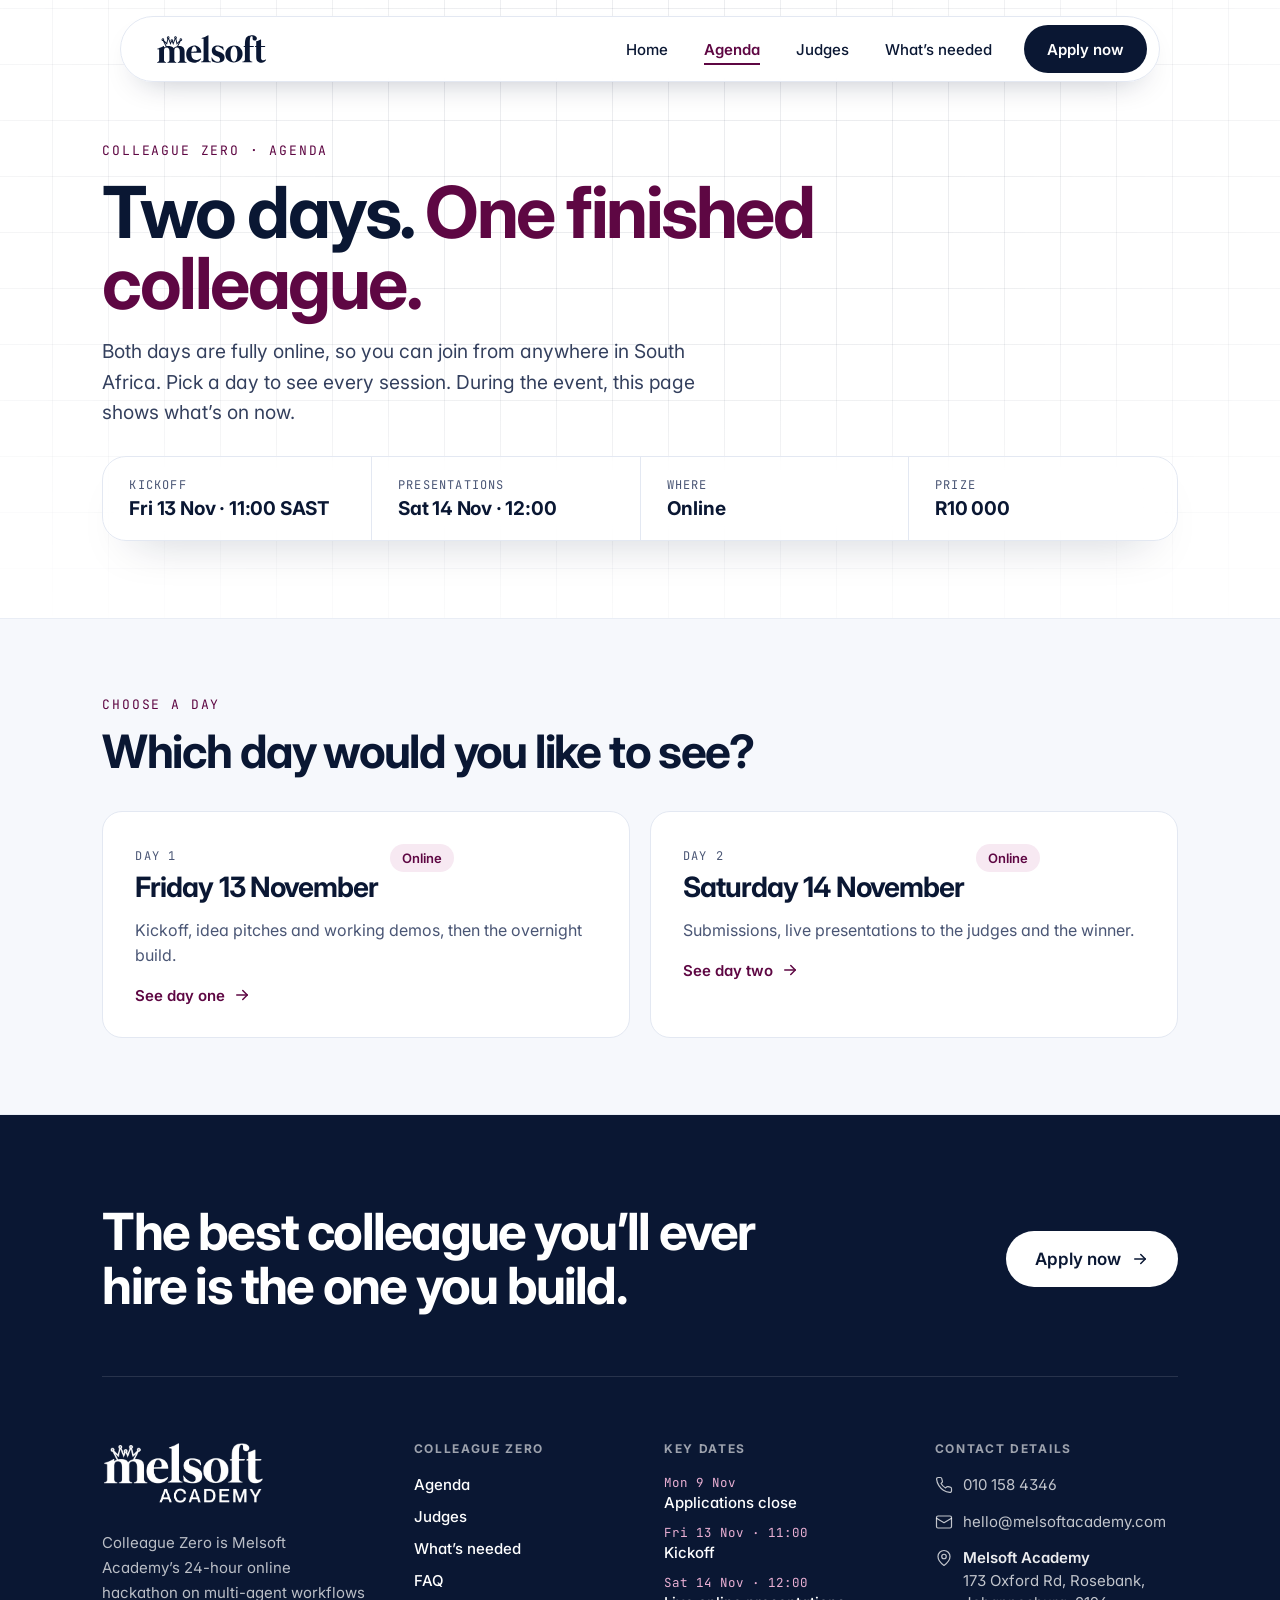
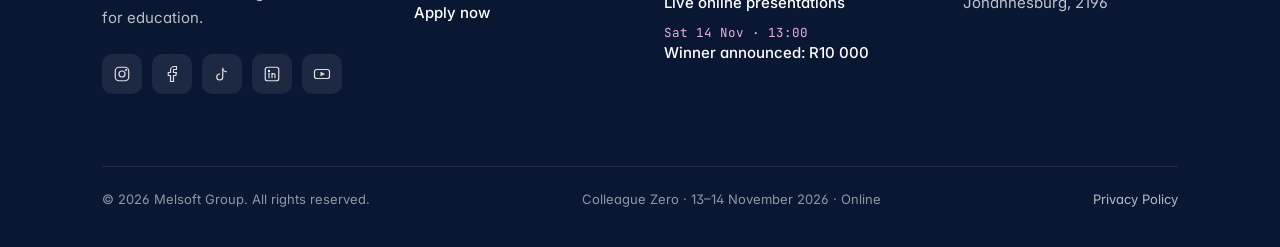
==== agenda.html @ e5d96bf4 "Move Home from the phone tab bar to the desktop navbar The phone tab bar now has Agenda, Judges and " ====
<!DOCTYPE html>
<html lang="en">
<head>
<meta charset="utf-8">
<meta name="viewport" content="width=device-width, initial-scale=1, viewport-fit=cover">
<title>Agenda · Colleague Zero</title>
<meta name="description" content="The two-day agenda for Colleague Zero, Melsoft Academy's 24-hour online hackathon on multi-agent workflows, 13–14 November 2026.">
<link rel="canonical" href="https://hackathon-26.melsoft.org/agenda.html">
<meta property="og:type" content="website">
<meta property="og:title" content="Agenda · Colleague Zero">
<meta property="og:description" content="Two days, fully online. Kickoff Friday 13 November at 11:00 SAST.">
<meta property="og:image" content="https://hackathon-26.melsoft.org/og.png">
<link rel="icon" type="image/webp" href="Icon-40.webp">
<link rel="preconnect" href="https://fonts.googleapis.com">
<link rel="preconnect" href="https://fonts.gstatic.com" crossorigin>
<link rel="stylesheet" href="https://fonts.googleapis.com/css2?family=Inter:wght@400;500;600;700;800&family=JetBrains+Mono:wght@400;500&display=swap">
<link rel="stylesheet" href="site.css?v=20261106f">
<script src="site.js?v=20261106f" defer></script>
<style>
  /* ── Choose a day ───────────────────────────────────────────────────── */

  .daypick { display: grid; grid-template-columns: repeat(auto-fit, minmax(min(340px, 100%), 1fr)); gap: 20px; }

  .daycard {
    appearance: none; cursor: pointer; font: inherit; text-align: left; color: #0a1733;
    display: flex; flex-direction: column; gap: 14px; width: 100%; padding: 32px;
  }

  .daycard .top { display: flex; justify-content: space-between; align-items: flex-start; gap: 12px; flex-wrap: wrap; }
  .daycard .label { font-size: 12px; color: #4a5675; letter-spacing: .1em; text-transform: uppercase; }
  .daycard h3 { margin: 6px 0 0; font-size: 28px; }
  .daycard p { margin: 0; font-size: 16px; line-height: 1.55; color: #4a5675; }
  .daycard .go { display: inline-flex; align-items: center; gap: 8px; margin-top: 4px; font-size: 15px; font-weight: 600; color: #5e0743; }

  /* ── The day on screen ──────────────────────────────────────────────── */

  .chosen-wrap { position: sticky; top: 96px; z-index: 40; padding: 0 0 16px; }

  .chosen {
    display: flex; align-items: center; justify-content: space-between; gap: 12px;
    background: #0a1733; color: #ffffff; border-radius: 20px; padding: 14px 14px 14px 24px;
  }

  .chosen-label { display: block; font-size: 12px; letter-spacing: .12em; text-transform: uppercase; color: #eab0d4; }
  .chosen-date { display: block; margin-top: 3px; font-size: 18px; font-weight: 700; letter-spacing: -.02em; }

  .swap { cursor: pointer; min-height: 44px; padding: 0 18px; font-size: 15px; }
  .swap svg { flex: none; }

  .notice {
    display: flex; align-items: center; flex-wrap: wrap; gap: 8px 12px; margin: 0 0 28px;
    padding: 14px 18px; border-radius: 16px; background: #ffffff; border: 1px solid #e3e8f2;
    font-size: 15px; line-height: 1.5; color: #34405e;
  }

  .notice strong { color: #0a1733; }
  .notice .chip { background: #5e0743; color: #ffffff; }
  .notice a { margin-left: auto; font-weight: 600; }

  .day-layout { display: grid; grid-template-columns: minmax(0, 340px) minmax(0, 1fr); gap: clamp(32px, 5vw, 80px); align-items: start; }
  @media (max-width: 1000px) { .day-layout { grid-template-columns: 1fr; gap: 28px; } }

  .day-aside { display: flex; flex-direction: column; gap: 16px; }
  .day-aside h2 { margin: 0; font-size: clamp(28px, 3vw, 40px); line-height: 1.08; }
  .day-aside p { margin: 0; font-size: 17px; line-height: 1.65; color: #34405e; }
  .day-aside .pills { display: flex; flex-wrap: wrap; gap: 8px; }

  /* ── Timeline ───────────────────────────────────────────────────────── */

  .band {
    scroll-margin-top: 190px; margin: 0 0 16px; padding: 18px 24px; border-radius: 20px;
    background: #0a1733; color: #ffffff;
  }

  .band + ol, ol + .band { margin-top: 0; }
  ol.slots + .band { margin-top: 28px; }
  .band .k { display: block; font-size: 12px; letter-spacing: .12em; text-transform: uppercase; color: #eab0d4; }
  .band h3 { margin: 6px 0 0; font-size: 21px; color: #ffffff; }
  .band p { margin: 6px 0 0; font-size: 15px; color: #b9c6e2; }

  ol.slots { list-style: none; margin: 0; padding: 0; }

  .slot { scroll-margin-top: 190px; position: relative; display: grid; grid-template-columns: 64px 1fr; gap: 0 22px; padding-bottom: 12px; }
  .slot::before { content: ""; position: absolute; left: 75px; top: 26px; bottom: -2px; width: 2px; border-radius: 2px; background: #e3e8f2; }
  .slot:last-child::before { display: none; }

  .dot { position: absolute; left: 70px; top: 20px; z-index: 1; width: 12px; height: 12px; border-radius: 50%; background: #ffffff; border: 2.5px solid #e48cc4; }

  .rail { padding-top: 16px; text-align: right; }
  .rail b { display: block; font-size: 16px; font-weight: 500; color: #0a1733; }
  .rail i { display: block; font-style: normal; font-size: 13px; color: #4a5675; }

  .slot .cz-card { padding: 20px 24px; }
  .slot .cz-card:hover { transform: none; }
  .slot h4 { margin: 0; font-size: 18px; font-weight: 600; letter-spacing: -.015em; line-height: 1.35; }
  .who { margin: 6px 0 0; font-size: 14px; font-weight: 600; color: #5e0743; }
  .purpose { margin: 6px 0 0; font-size: 15.5px; line-height: 1.55; color: #4a5675; }
  .purpose a { font-weight: 600; }

  /* Build time is the space between moments, so it reads lighter. */
  .slot.build .cz-card { background: transparent; border-style: dashed; border-color: #cdd5e5; box-shadow: none; }
  .slot.build h4 { font-size: 16.5px; color: #34405e; }
  .slot.build .dot { border-color: #cdd5e5; }

  /* The winner announcement closes the event. */
  .slot.close .cz-card { background: #0a1733; border-color: #0a1733; }
  .slot.close h4 { color: #ffffff; }
  .slot.close .purpose { color: #b9c6e2; }
  .slot.close .dot { border-color: #0a1733; background: #e48cc4; }

  /* Judges on the panel, each opening a bio. */
  .panel { margin-top: 16px; padding-top: 16px; border-top: 1px solid #e3e8f2; }
  .panel .k { display: block; margin-bottom: 10px; font-size: 12px; letter-spacing: .1em; text-transform: uppercase; color: #4a5675; }
  .panel ul { list-style: none; margin: 0; padding: 0; display: flex; flex-wrap: wrap; gap: 8px; }

  .judge-btn {
    appearance: none; cursor: pointer; font: inherit;
    display: inline-flex; align-items: center; gap: 10px; min-height: 44px;
    padding: 4px 16px 4px 4px; border-radius: 999px;
    border: 1px solid #e3e8f2; background: #f6f8fc; color: #0a1733;
    font-size: 14.5px; font-weight: 600;
    transition: border-color .2s ease, background-color .2s ease;
  }

  .judge-btn:hover { border-color: #0a1733; background: #ffffff; }

  /* ── Live markers ───────────────────────────────────────────────────── */

  .slot.is-now .cz-card { border: 2px solid #0a1733; }
  .slot.is-now .dot { border-color: #5e0743; background: #e48cc4; animation: cz-pulse 1.6s ease-out infinite; }
  .slot .chip { margin-bottom: 10px; }
  .slot .chip.live { background: #5e0743; color: #ffffff; }
  @keyframes cz-pulse { 0% { box-shadow: 0 0 0 0 rgba(228, 140, 196, .55) } 100% { box-shadow: 0 0 0 12px rgba(228, 140, 196, 0) } }

  /* Phones: the chosen-day bar sticks just under the 64px logo header. */
  @media (max-width: 760px) {
    .chosen-wrap { top: 72px; }
    .band, .slot { scroll-margin-top: 180px; }
  }

  @media (max-width: 560px) {
    .daycard { padding: 24px; }
    .chosen { padding-left: 18px; }
    .slot { grid-template-columns: 50px 1fr; gap: 0 16px; }
    .slot::before { left: 57px; }
    .dot { left: 52px; }
    .rail b { font-size: 14px; }
    .slot .cz-card { padding: 16px 18px; }
  }
</style>
</head>
<body>

<header class="cz-mhead">
<a class="cz-mhead-logo" href="index.html" aria-label="Melsoft Academy, Colleague Zero home"><img src="assets/melsoft-academy-navy.webp" alt="Melsoft Academy" width="102" height="40"></a>
</header>
<header class="cz-nav" style="position: fixed; top: 16px; left: 0; right: 0; z-index: 100; pointer-events: none">
<div class="cz-wrap">
<div class="cz-bar" style="pointer-events: auto; max-width: 1040px; margin: 0 auto; display: flex; align-items: center; justify-content: space-between; gap: 16px; flex-wrap: wrap; min-height: 64px; padding: 8px 12px 8px 36px; border-radius: 999px; background: rgba(255,255,255,.9); backdrop-filter: blur(14px); -webkit-backdrop-filter: blur(14px); border: 1px solid #e3e8f2; box-shadow: 0 14px 34px -22px rgba(10,23,51,.45)">
<a href="index.html" aria-label="Melsoft Academy, Colleague Zero home" style="display: flex; align-items: center; text-decoration: none">
<img src="assets/melsoft-logo.svg" alt="Melsoft Academy" style="display: block; height: 32px; width: auto">
</a>
<nav aria-label="Main" style="display: flex; align-items: center; gap: 28px; flex-wrap: wrap">
<a class="cz-link cz-hide-sm" href="index.html">Home</a>
<a class="cz-link cz-hide-sm" href="agenda.html" aria-current="page">Agenda</a>
<a class="cz-link cz-hide-sm" href="judges.html">Judges</a>
<a class="cz-link cz-hide-sm" href="needed.html">What’s needed</a>
<a class="cz-btn cz-btn-primary" href="index.html#apply" style="min-height: 48px; padding: 0 22px; font-size: 15px">Apply now</a>
</nav>
</div>
</div>
</header>
<nav class="cz-tabbar" aria-label="Pages">
<a href="agenda.html" aria-current="page"><svg width="23" height="23" viewBox="0 0 24 24" fill="none" stroke="currentColor" stroke-width="1.7" stroke-linecap="round" stroke-linejoin="round" aria-hidden="true"><rect x="3" y="5" width="18" height="16" rx="3.2"/><path d="M3 10.2h18M8 3v4M16 3v4"/><path d="M7.4 14h4.2M7.4 17.4h7.2"/></svg><b>Agenda</b></a>
<a href="judges.html"><svg width="23" height="23" viewBox="0 0 24 24" fill="none" stroke="currentColor" stroke-width="1.7" stroke-linecap="round" stroke-linejoin="round" aria-hidden="true"><circle cx="9.2" cy="8.2" r="3.3"/><path d="M3.4 19.4c0-3.1 2.6-5.2 5.8-5.2s5.8 2.1 5.8 5.2"/><path d="M16.1 5.5a3.3 3.3 0 0 1 0 5.9"/><path d="M17.6 14.7c2 .7 3.3 2.4 3.3 4.7"/></svg><b>Judges</b></a>
<a href="needed.html"><svg width="23" height="23" viewBox="0 0 24 24" fill="none" stroke="currentColor" stroke-width="1.7" stroke-linecap="round" stroke-linejoin="round" aria-hidden="true"><rect x="4" y="3.8" width="16" height="16.4" rx="3.4"/><path d="m7.6 9.4 1.6 1.6 2.8-3"/><path d="M14 9.6h2.6"/><path d="m7.6 15 1.6 1.6 2.8-3"/><path d="M14 15.2h2.6"/></svg><b>What’s needed</b></a>
</nav>

<div class="page">

<section class="page-head cz-grid-bg">
<div class="cz-wrap">
<span class="cz-mono eyebrow">Colleague Zero · Agenda</span>
<h1>Two days. <span>One finished colleague.</span></h1>
<p class="lede">Both days are fully online, so you can join from anywhere in South Africa. Pick a day to see every session. During the event, this page shows what’s on now.</p>
<div class="facts">
<div><i class="cz-mono">Kickoff</i><b>Fri 13 Nov · 11:00 SAST</b></div>
<div><i class="cz-mono">Presentations</i><b>Sat 14 Nov · 12:00</b></div>
<div><i class="cz-mono">Where</i><b>Online</b></div>
<div><i class="cz-mono">Prize</i><b>R10 000</b></div>
</div>
</div>
</section>

<section class="band-section" id="days">
<div class="cz-wrap">

<div id="dayPanel">
<div class="sec-head">
<span class="cz-mono eyebrow">Choose a day</span>
<h2>Which day would you like to see?</h2>
</div>
<div class="daypick">
<button type="button" class="daycard cz-card" data-day="day1">
<span class="top"><span><span class="cz-mono label">Day 1</span><h3>Friday 13 November</h3></span><span class="pill">Online</span></span>
<p>Kickoff, idea pitches and working demos, then the overnight build.</p>
<span class="go">See day one <svg width="18" height="18" viewBox="0 0 24 24" fill="none" stroke="currentColor" stroke-width="2" stroke-linecap="round" stroke-linejoin="round" aria-hidden="true"><path d="M5 12h14"/><path d="m13 6 6 6-6 6"/></svg></span>
</button>
<button type="button" class="daycard cz-card" data-day="day2">
<span class="top"><span><span class="cz-mono label">Day 2</span><h3>Saturday 14 November</h3></span><span class="pill">Online</span></span>
<p>Submissions, live presentations to the judges and the winner.</p>
<span class="go">See day two <svg width="18" height="18" viewBox="0 0 24 24" fill="none" stroke="currentColor" stroke-width="2" stroke-linecap="round" stroke-linejoin="round" aria-hidden="true"><path d="M5 12h14"/><path d="m13 6 6 6-6 6"/></svg></span>
</button>
</div>
</div>

<div id="programme" hidden>
<div class="chosen-wrap">
<div class="chosen">
<span>
<span class="cz-mono chosen-label" id="chosenLabel"></span>
<span class="chosen-date" id="chosenDate"></span>
</span>
<button type="button" class="cz-btn cz-btn-light swap" id="swap"><span id="swapLabel"></span><svg width="16" height="16" viewBox="0 0 24 24" fill="none" stroke="currentColor" stroke-width="2.2" stroke-linecap="round" stroke-linejoin="round" aria-hidden="true"><path d="m9 6 6 6-6 6"/></svg></button>
</div>
</div>

<p class="notice" id="notice" hidden></p>

<div class="day" id="day1"></div>
<div class="day" id="day2" hidden></div>
</div>

</div>
</section>

<footer class="cz-foot">
<div class="cz-wrap">
<div class="cz-foot-cta">
<h2>The best colleague you’ll ever hire is the one you build.</h2>
<a class="cz-btn cz-btn-light" href="index.html#apply" style="min-height: 56px; padding: 0 28px; font-size: 17px">Apply now
<svg width="18" height="18" viewBox="0 0 24 24" fill="none" stroke="currentColor" stroke-width="2" stroke-linecap="round" stroke-linejoin="round" aria-hidden="true"><path d="M5 12h14"></path><path d="m13 6 6 6-6 6"></path></svg>
</a>
</div>
<div class="cz-foot-grid">
<div class="cz-foot-brand">
<a href="https://www.melsoftacademy.com/" aria-label="Melsoft Academy website" target="_blank" rel="noopener noreferrer" style="display: inline-block"><img src="assets/melsoft-academy-white.webp" alt="Melsoft Academy" width="162" height="64"></a>
<p>Colleague Zero is Melsoft Academy’s 24-hour online hackathon on multi-agent workflows for education.</p>
<div class="cz-foot-social">
<a href="https://www.instagram.com/melsofthq/" aria-label="Melsoft Academy on Instagram" target="_blank" rel="noopener noreferrer"><svg width="18" height="18" viewBox="0 0 24 24" fill="none" stroke="currentColor" stroke-width="1.6" stroke-linecap="round" stroke-linejoin="round" aria-hidden="true"><rect x="3" y="3" width="18" height="18" rx="5"></rect><circle cx="12" cy="12" r="4"></circle><circle cx="17.5" cy="6.5" r="0.6" fill="currentColor"></circle></svg></a>
<a href="https://www.facebook.com/melsoftacademy" aria-label="Melsoft Academy on Facebook" target="_blank" rel="noopener noreferrer"><svg width="18" height="18" viewBox="0 0 24 24" fill="none" stroke="currentColor" stroke-width="1.6" stroke-linecap="round" stroke-linejoin="round" aria-hidden="true"><path d="M18 2h-3a5 5 0 0 0-5 5v3H7v4h3v8h4v-8h3l1-4h-4V7a1 1 0 0 1 1-1h3z"></path></svg></a>
<a href="https://www.tiktok.com/@melsofthq" aria-label="Melsoft Academy on TikTok" target="_blank" rel="noopener noreferrer"><svg width="18" height="18" viewBox="0 0 24 24" fill="none" stroke="currentColor" stroke-width="1.6" stroke-linecap="round" stroke-linejoin="round" aria-hidden="true"><path d="M9 12a4 4 0 1 0 4 4v-12a5 5 0 0 0 5 5"></path></svg></a>
<a href="https://www.linkedin.com/school/melsoftza/" aria-label="Melsoft Academy on LinkedIn" target="_blank" rel="noopener noreferrer"><svg width="18" height="18" viewBox="0 0 24 24" fill="none" stroke="currentColor" stroke-width="1.6" stroke-linecap="round" stroke-linejoin="round" aria-hidden="true"><rect x="3" y="3" width="18" height="18" rx="3"></rect><line x1="8" y1="11" x2="8" y2="17"></line><circle cx="8" cy="8" r="0.8" fill="currentColor"></circle><path d="M12 17v-3.5a2 2 0 0 1 4 0V17M12 11v6"></path></svg></a>
<a href="https://www.youtube.com/@melsofthq" aria-label="Melsoft Academy on YouTube" target="_blank" rel="noopener noreferrer"><svg width="18" height="18" viewBox="0 0 24 24" fill="none" stroke="currentColor" stroke-width="1.6" stroke-linecap="round" stroke-linejoin="round" aria-hidden="true"><rect x="2" y="6" width="20" height="12" rx="3"></rect><polygon points="10 9 16 12 10 15" fill="currentColor" stroke="none"></polygon></svg></a>
</div>
</div>
<div>
<h2 class="cz-foot-h">Colleague Zero</h2>
<ul class="cz-foot-links">
<li><a href="agenda.html">Agenda</a></li>
<li><a href="judges.html">Judges</a></li>
<li><a href="needed.html">What’s needed</a></li>
<li><a href="index.html#faq">FAQ</a></li>
<li><a href="index.html#apply">Apply now</a></li>
</ul>
</div>
<div>
<h2 class="cz-foot-h">Key dates</h2>
<ul class="cz-foot-dates">
<li><span class="cz-mono when">Mon 9 Nov</span><span class="what">Applications close</span></li>
<li><span class="cz-mono when">Fri 13 Nov · 11:00</span><span class="what">Kickoff</span></li>
<li><span class="cz-mono when">Sat 14 Nov · 12:00</span><span class="what">Live online presentations</span></li>
<li><span class="cz-mono when">Sat 14 Nov · 13:00</span><span class="what">Winner announced: R10 000</span></li>
</ul>
</div>
<div>
<h2 class="cz-foot-h">Contact details</h2>
<div class="cz-foot-contact">
<a href="tel:+27101584346"><svg width="18" height="18" viewBox="0 0 24 24" fill="none" stroke="currentColor" stroke-width="1.6" stroke-linecap="round" stroke-linejoin="round" aria-hidden="true"><path d="M22 16.92v3a2 2 0 0 1-2.18 2 19.79 19.79 0 0 1-8.63-3.07 19.5 19.5 0 0 1-6-6 19.79 19.79 0 0 1-3.07-8.67A2 2 0 0 1 4.11 2h3a2 2 0 0 1 2 1.72 12.84 12.84 0 0 0 .7 2.81 2 2 0 0 1-.45 2.11L8.09 9.91a16 16 0 0 0 6 6l1.27-1.27a2 2 0 0 1 2.11-.45 12.84 12.84 0 0 0 2.81.7A2 2 0 0 1 22 16.92z"></path></svg>010 158 4346</a>
<a href="mailto:hello@melsoftacademy.com"><svg width="18" height="18" viewBox="0 0 24 24" fill="none" stroke="currentColor" stroke-width="1.6" stroke-linecap="round" stroke-linejoin="round" aria-hidden="true"><rect x="2" y="4" width="20" height="16" rx="2"></rect><path d="m22 7-10 6L2 7"></path></svg>hello@melsoftacademy.com</a>
<div><svg width="18" height="18" viewBox="0 0 24 24" fill="none" stroke="currentColor" stroke-width="1.6" stroke-linecap="round" stroke-linejoin="round" aria-hidden="true"><path d="M20 10c0 6-8 12-8 12s-8-6-8-12a8 8 0 0 1 16 0Z"></path><circle cx="12" cy="10" r="3"></circle></svg><span><strong>Melsoft Academy</strong><br>173 Oxford Rd, Rosebank,<br>Johannesburg, 2196</span></div>
</div>
</div>
</div>
<div class="cz-foot-bottom">
<span>© 2026 Melsoft Group. All rights reserved.</span>
<span>Colleague Zero · 13–14 November 2026 · Online</span>
<a href="https://www.melsoftacademy.com/privacy-policy" target="_blank" rel="noopener noreferrer">Privacy Policy</a>
</div>
</div>
</footer>

</div>

<script src="judges.js"></script>
<script>
(function () {
  "use strict";

  // Times are SAST (+02:00) whatever the device clock says. Each day is a run
  // of blocks: a "session" is a band heading, an "item" happens at a time.
  // An item without an end runs until the next one starts.
  var DAYS = [
    {
      id: "day1",
      date: "2026-11-13",
      label: "Day 1",
      long: "Friday 13 November",
      title: "Kickoff, idea pitches and working demos",
      focus: "Meet the challenge, choose the education problem your digital colleague will solve, pitch it, and have your agents running by the end of the day.",
      blocks: [
        { t: "session", n: "Part one", title: "Kickoff", note: "Online. We email your join link before the day." },
        { t: "item", s: "11:00", title: "Welcome and kickoff", who: "Every team", p: "We open online, introduce the challenge and the agents brief. Then the build begins." },
        { t: "session", n: "Part two", title: "Pitch, build and demo" },
        { t: "item", s: "13:00", title: "Presentation one: idea pitches", who: "Every team", p: "Pitch the EdTech problem and the colleague you’ll build." },
        { t: "item", s: "13:00", e: "17:00", kind: "build", title: "Hacking continues" },
        { t: "item", s: "17:00", e: "18:00", title: "Presentation two: working demos", who: "Every team", p: "Show your agents running, even if they’re rough." },
        { t: "session", n: "Part three", title: "Overnight build" },
        { t: "item", s: "18:00", e: "09:00", kind: "build", title: "Overnight hacking", p: "Build, test and let your agents correct themselves." }
      ]
    },
    {
      id: "day2",
      date: "2026-11-14",
      label: "Day 2",
      long: "Saturday 14 November",
      title: "Submissions, live presentations and the winner",
      focus: "Hand in your project, demo your digital colleague live to the judges, and find out who takes home R10 000.",
      blocks: [
        { t: "session", n: "Final day", title: "Submit, present, win", note: "Online. Every team presents live to the judges." },
        { t: "item", s: "11:00", title: "Submission of projects", who: "Every team", p: "Projects close at 11:00.", link: { href: "needed.html#submit", text: "What to submit" } },
        { t: "item", s: "12:00", e: "13:00", title: "Live online presentations", who: "Every team", p: "Each team demos its digital colleague live.", judges: true },
        { t: "item", s: "13:00", e: "13:30", kind: "close", title: "Winner announcement", p: "The winner takes home R10 000." }
      ]
    }
  ];

  var byId = {};
  DAYS.forEach(function (d) { byId[d.id] = d; });

  function at(date, hhmm) { return new Date(date + "T" + hhmm + ":00+02:00").getTime(); }

  // Start and end of every item, in milliseconds. An end earlier than the
  // start runs past midnight; a missing end is the next item's start.
  DAYS.forEach(function (d) {
    var items = d.blocks.filter(function (b) { return b.t === "item"; });
    items.forEach(function (b, i) {
      b.start = at(d.date, b.s);
      if (b.e) {
        b.end = at(d.date, b.e);
        if (b.end <= b.start) b.end += 86400000;
      } else {
        var next = items.slice(i + 1).filter(function (n) { return n.s > b.s; })[0];
        b.end = next ? at(d.date, next.s) : b.start + 1800000;
      }
    });
  });

  function el(tag, cls, text) {
    var n = document.createElement(tag);
    if (cls) n.className = cls;
    if (text != null) n.textContent = text;
    return n;
  }

  function render(d) {
    var root = document.getElementById(d.id);
    var layout = el("div", "day-layout");

    var aside = el("div", "day-aside");
    aside.appendChild(el("span", "cz-mono eyebrow", d.label + " · " + d.long));
    aside.appendChild(el("h2", null, d.title));
    aside.appendChild(el("p", null, d.focus));
    var pills = el("div", "pills");
    pills.appendChild(el("span", "pill", "Online"));
    pills.appendChild(el("span", "pill", "Times in SAST"));
    aside.appendChild(pills);
    layout.appendChild(aside);

    var line = el("div");
    var list = null, n = 0;
    d.blocks.forEach(function (b) {
      if (b.t === "session") {
        var band = el("div", "band");
        band.appendChild(el("span", "cz-mono k", b.n));
        band.appendChild(el("h3", null, b.title));
        if (b.note) band.appendChild(el("p", null, b.note));
        line.appendChild(band);
        list = null;
        return;
      }
      if (!list) { list = el("ol", "slots"); line.appendChild(list); }
      var li = el("li", "slot" + (b.kind ? " " + b.kind : ""));
      li.id = d.id + "-" + (++n);
      b.node = li;

      var rail = el("div", "rail cz-mono");
      rail.appendChild(el("b", null, b.s));
      if (b.e) rail.appendChild(el("i", null, b.e));
      li.appendChild(rail);
      li.appendChild(el("span", "dot"));

      var card = el("div", "cz-card");
      card.appendChild(el("h4", null, b.title));
      if (b.who) card.appendChild(el("p", "who", b.who));
      if (b.p) {
        var p = el("p", "purpose", b.p);
        if (b.link) {
          p.appendChild(document.createTextNode(" "));
          var a = el("a", null, b.link.text + " →");
          a.href = b.link.href;
          p.appendChild(a);
        }
        card.appendChild(p);
      }
      if (b.judges && window.Judges) {
        var panel = el("div", "panel");
        panel.appendChild(el("span", "cz-mono k", "Judged by"));
        var ul = el("ul");
        window.Judges.list.forEach(function (j) {
          var btn = el("button", "judge-btn");
          btn.type = "button";
          btn.appendChild(window.Judges.avatar(j, 34));
          btn.appendChild(document.createTextNode(j.name));
          btn.setAttribute("aria-label", "Read " + j.name + "’s biography");
          btn.addEventListener("click", function () { window.Judges.open(j.slug); });
          var item = el("li");
          item.appendChild(btn);
          ul.appendChild(item);
        });
        panel.appendChild(ul);
        card.appendChild(panel);
      }
      li.appendChild(card);
      list.appendChild(li);
    });
    layout.appendChild(line);
    root.appendChild(layout);
  }

  DAYS.forEach(render);

  var programme = document.getElementById("programme");
  var panel = document.getElementById("dayPanel");
  var section = document.getElementById("days");
  var current = null;

  function show(id, scroll) {
    var d = byId[id];
    if (!d) return;
    current = id;
    panel.hidden = true;
    programme.hidden = false;
    DAYS.forEach(function (x) { document.getElementById(x.id).hidden = x.id !== id; });
    var other = DAYS.filter(function (x) { return x.id !== id; })[0];
    document.getElementById("chosenLabel").textContent = d.label;
    document.getElementById("chosenDate").textContent = d.long + " 2026";
    document.getElementById("swapLabel").textContent = other.label;
    // Keep the day in the address so a shared link opens it. Never let this stop the page.
    try { if (location.hash !== "#" + id) history.replaceState(null, "", location.pathname + location.search + "#" + id); } catch (e) {}
    mark();
    if (scroll) section.scrollIntoView({ block: "start" });
  }

  Array.prototype.forEach.call(document.querySelectorAll(".daycard"), function (b) {
    b.addEventListener("click", function () { show(b.getAttribute("data-day"), true); });
  });

  document.getElementById("swap").addEventListener("click", function () {
    show(current === "day1" ? "day2" : "day1", true);
  });

  window.addEventListener("hashchange", function () {
    var id = location.hash.slice(1);
    if (byId[id]) show(id, true);
  });

  // ── Live state: what's on now, and what's next ───────────────────────

  var KICKOFF = at("2026-11-13", "11:00");
  var ALL = [];
  DAYS.forEach(function (d) { d.blocks.forEach(function (b) { if (b.t === "item") { b.day = d; ALL.push(b); } }); });
  var END = ALL[ALL.length - 1].end;

  function clearMarks() {
    ALL.forEach(function (b) {
      b.node.classList.remove("is-now");
      var old = b.node.querySelector(".chip");
      if (old) old.remove();
    });
  }

  function chip(b, text, cls) {
    var c = b.node.querySelector(".cz-card");
    c.insertBefore(el("span", "chip cz-mono " + cls, text), c.firstChild);
  }

  function mark() {
    var now = Date.now();
    var notice = document.getElementById("notice");
    clearMarks();
    notice.hidden = false;
    notice.textContent = "";

    if (now < KICKOFF) {
      var days = Math.ceil((KICKOFF - now) / 86400000);
      notice.appendChild(el("span", "chip cz-mono", "Coming up"));
      var s = el("span");
      s.appendChild(el("strong", null, days > 1 ? "Kickoff in " + days + " days." : "Kickoff is tomorrow."));
      s.appendChild(document.createTextNode(" Friday 13 November at 11:00 SAST."));
      notice.appendChild(s);
      return;
    }

    if (now >= END) {
      notice.appendChild(el("span", "chip cz-mono", "Wrapped up"));
      notice.appendChild(el("span", null, "Colleague Zero has wrapped up. Thank you for building with us."));
      return;
    }

    // The build overlaps the pitches at 13:00, so prefer a timed moment over build time.
    var live = ALL.filter(function (b) { return now >= b.start && now < b.end; });
    var on = live.filter(function (b) { return b.kind !== "build"; })[0] || live[0];
    var next = ALL.filter(function (b) { return b.start > now && b.kind !== "build"; })[0];

    if (on) { on.node.classList.add("is-now"); chip(on, "On now", "live"); }
    if (next) chip(next, "Up next", "");

    var ref = on || next;
    if (!ref) { notice.hidden = true; return; }
    notice.appendChild(el("span", "chip cz-mono", on ? "On now" : "Up next"));
    var t = el("span");
    t.appendChild(el("strong", null, ref.title));
    t.appendChild(document.createTextNode(" · " + ref.s + (ref.day.id !== current ? ", " + ref.day.label : "")));
    notice.appendChild(t);
    var go = el("a", null, "Show me");
    go.href = "#" + ref.node.id;
    go.addEventListener("click", function (e) {
      e.preventDefault();
      if (ref.day.id !== current) show(ref.day.id, false);
      ref.node.scrollIntoView({ behavior: "smooth", block: "center" });
    });
    notice.appendChild(go);
  }

  setInterval(function () { if (current) mark(); }, 60000);

  // Open a day straight away from a link (agenda.html#day2), or during the
  // event, the day that is on.
  var start = location.hash.slice(1);
  if (byId[start]) {
    show(start, false);
  } else {
    var now = Date.now();
    var today = ALL.filter(function (b) { return now >= b.start - 3 * 3600000 && now < b.end; })[0];
    if (today) show(today.day.id, false);
  }
})();
</script>
</body>
</html>
---- site.css ----
/* Shared by agenda.html, judges.html and needed.html.
 *
 * These pages are part of the landing page (index.html), so they reuse its
 * design system as-is: the cz-* classes below are copied from the landing
 * page's stylesheet (navbar, wrap, buttons, cards, grid background), and the
 * page-specific parts use the same colours, type scale and radii.
 */

/* ── From the landing page ────────────────────────────────────────────── */

body{margin:0;background:#ffffff;color:#0a1733;font-family:'Inter',system-ui,sans-serif;-webkit-font-smoothing:antialiased;font-feature-settings:'cv11','ss01'}
*{box-sizing:border-box}
a{color:#5e0743}a:hover{color:#0a1733}
h1,h2,h3{font-family:'Inter',system-ui,sans-serif;letter-spacing:-0.035em}
section[id]{scroll-margin-top:110px}
.cz-wrap{width:100%;max-width:1680px;margin:0 auto;padding-inline:max(clamp(24px,8vw,160px),env(safe-area-inset-left),env(safe-area-inset-right))}
.cz-mono{font-family:'JetBrains Mono',ui-monospace,monospace}
.cz-btn{display:inline-flex;align-items:center;justify-content:center;gap:10px;min-height:48px;padding:0 24px;border-radius:999px;font-weight:600;font-size:16px;text-decoration:none;cursor:pointer;border:1px solid transparent;transition:transform .2s ease,background-color .2s ease,box-shadow .2s ease,color .2s ease}
.cz-btn:hover{transform:translateY(-1px)}
.cz-btn:active{transform:scale(.98)}
.cz-btn:focus-visible,a:focus-visible,summary:focus-visible,input:focus-visible,select:focus-visible,textarea:focus-visible,button:focus-visible{outline:3px solid #5e0743;outline-offset:3px}
.cz-btn-primary{background:#0a1733;color:#ffffff}
.cz-btn-primary:hover{background:#13285a;color:#ffffff;box-shadow:0 10px 30px -10px rgba(10,23,51,.55)}
.cz-btn-ghost{background:transparent;color:#0a1733;border-color:#cdd5e5}
.cz-btn-ghost:hover{border-color:#0a1733;color:#0a1733}
.cz-btn-light{background:#ffffff;color:#0a1733}
.cz-btn-light:hover{background:#f7e9f2;color:#0a1733}
.cz-nav a.cz-link{color:#0a1733;text-decoration:none;font-size:15px;font-weight:500;padding:8px 4px}
.cz-nav a.cz-link:hover{color:#5e0743}
.cz-grid-bg{isolation:isolate}
.cz-grid-bg::before{content:"";position:absolute;inset:-104px 0 0;z-index:-1;pointer-events:none;background-image:linear-gradient(rgba(10,23,51,.08) 1px,transparent 1px),linear-gradient(90deg,rgba(10,23,51,.08) 1px,transparent 1px);background-size:56px 56px;background-position:center top;-webkit-mask-image:radial-gradient(ellipse 80% 75% at 50% 40%,#000 30%,transparent 100%);mask-image:radial-gradient(ellipse 80% 75% at 50% 40%,#000 30%,transparent 100%)}
.cz-card{background:#ffffff;border:1px solid #e3e8f2;border-radius:20px;transition:transform .25s ease,border-color .25s ease,box-shadow .25s ease}
.cz-card:hover{transform:translateY(-3px);border-color:#b9c6e2;box-shadow:0 18px 40px -24px rgba(10,23,51,.35)}
@media (max-width: 760px){
.cz-hide-sm{display:none !important}
.cz-bar{flex-wrap:nowrap !important;padding:8px 10px 8px 22px !important}
.cz-bar img{height:28px !important}
}
@media (prefers-reduced-motion: reduce){
*,*::before,*::after{animation:none !important;transition:none !important}
}

/* ── Shared by the three pages ────────────────────────────────────────── */

/* The page you are on, in the navbar. */
.cz-nav a.cz-link[aria-current="page"]{color:#5e0743;font-weight:600;text-decoration:underline;text-decoration-thickness:2px;text-underline-offset:8px}

/* Clears the fixed navbar, as on the landing page. */
.page{width:100%;overflow-x:clip;padding-top:104px}

/* Page heading: the landing page's section heading, one size up. */
.page-head{position:relative;padding:clamp(24px,4vw,64px) 0 clamp(40px,5vw,72px)}
.page-head .cz-wrap{display:flex;flex-direction:column;gap:18px}
.eyebrow{font-size:13px;letter-spacing:.14em;text-transform:uppercase;color:#5e0743}
.page-head h1{margin:0;font-size:clamp(38px,5.6vw,76px);line-height:.98;font-weight:700;max-width:16ch}
.page-head h1 span{color:#5e0743}
.page-head .lede{margin:0;font-size:clamp(17px,1.5vw,20px);line-height:1.6;color:#34405e;max-width:640px}
.page-head .actions{display:flex;flex-wrap:wrap;gap:12px;margin-top:6px}

/* Key facts strip, as under the landing page hero. */
.facts{display:flex;flex-wrap:wrap;margin-top:10px;border:1px solid #e3e8f2;border-radius:24px;background:#ffffff;overflow:hidden}
.facts div{flex:1 1 0;min-width:200px;padding:20px 26px;display:flex;flex-direction:column;gap:4px}
.facts div+div{border-left:1px solid #e3e8f2}
.facts i{font-style:normal;font-size:12px;letter-spacing:.1em;text-transform:uppercase;color:#4a5675}
.facts b{font-size:19px;font-weight:700;letter-spacing:-.01em}
@media (max-width: 760px){
.facts div{flex-basis:100%;padding:16px 20px}
.facts div+div{border-left:0;border-top:1px solid #e3e8f2}
}

/* A tinted band, like the landing page's agenda section. */
.band-section{padding:clamp(48px,6vw,88px) 0;background:#f6f8fc;border-top:1px solid #e9edf5;border-bottom:1px solid #e9edf5}
.plain-section{padding:clamp(48px,6vw,88px) 0}

/* Section heading inside a page. */
.sec-head{display:flex;flex-direction:column;gap:14px;max-width:720px;margin-bottom:36px}
.sec-head h2{margin:0;font-size:clamp(30px,3.6vw,46px);line-height:1.05}
.sec-head p{margin:0;font-size:18px;line-height:1.65;color:#34405e}

/* "Online" style pill. */
.pill{display:inline-flex;align-items:center;gap:8px;padding:6px 12px;border-radius:999px;background:#f7e9f2;color:#5e0743;font-size:13px;font-weight:600;white-space:nowrap}

/* Footer: navy, laid out like melsoftacademy.com's footer. */
.cz-foot{background:#0a1733;color:#ffffff}
.cz-foot .cz-wrap{padding-top:clamp(56px,7vw,100px);padding-bottom:40px}
.cz-foot a:focus-visible{outline-color:#eab0d4}
.cz-foot-cta{display:flex;flex-wrap:wrap;justify-content:space-between;align-items:center;gap:28px;padding-bottom:clamp(40px,5vw,64px);margin-bottom:clamp(40px,5vw,64px);border-bottom:1px solid rgba(255,255,255,.12)}
.cz-foot-cta h2{margin:0;font-size:clamp(30px,4vw,52px);line-height:1.05;color:#ffffff;max-width:720px}
.cz-foot-grid{display:grid;grid-template-columns:1.3fr 1fr 1.1fr 1.2fr;gap:48px}
.cz-foot-brand img{display:block;height:64px;width:auto}
.cz-foot-brand p{margin:22px 0 0;font-size:15px;line-height:1.65;color:rgba(255,255,255,.72);max-width:320px}
.cz-foot-social{display:flex;flex-wrap:wrap;gap:10px;margin-top:24px}
.cz-foot-social a{width:40px;height:40px;border-radius:10px;background:rgba(255,255,255,.08);display:grid;place-items:center;color:rgba(255,255,255,.85);transition:background-color .2s ease,color .2s ease}
.cz-foot-social a:hover{background:rgba(255,255,255,.16);color:#ffffff}
.cz-foot h2.cz-foot-h{margin:0;font-size:12px;font-weight:700;letter-spacing:.14em;text-transform:uppercase;color:rgba(255,255,255,.6)}
.cz-foot ul{list-style:none;margin:18px 0 0;padding:0;display:flex;flex-direction:column;gap:12px}
.cz-foot-links a{color:#ffffff;font-size:15px;font-weight:500;text-decoration:none}
.cz-foot-links a:hover{color:#eab0d4}
.cz-foot-dates li{display:flex;flex-direction:column;gap:2px}
.cz-foot-dates .when{font-size:12.5px;color:#eab0d4}
.cz-foot-dates .what{font-size:15px;font-weight:500;color:#ffffff}
.cz-foot-contact{margin-top:18px;display:flex;flex-direction:column;gap:14px;font-size:15px;line-height:1.5;color:rgba(255,255,255,.75)}
.cz-foot-contact a,.cz-foot-contact div{display:flex;align-items:flex-start;gap:10px;color:rgba(255,255,255,.75);text-decoration:none}
.cz-foot-contact a:hover{color:#ffffff}
.cz-foot-contact svg{flex:none;margin-top:2px}
.cz-foot-contact strong{color:rgba(255,255,255,.92);font-weight:600}
.cz-foot-bottom{margin-top:clamp(48px,6vw,72px);padding-top:24px;border-top:1px solid rgba(255,255,255,.1);display:flex;justify-content:space-between;flex-wrap:wrap;gap:12px 24px;color:rgba(255,255,255,.55);font-size:13px}
.cz-foot-bottom a{color:rgba(255,255,255,.7);text-decoration:none}
.cz-foot-bottom a:hover{color:#ffffff}
@media (max-width: 1000px){
.cz-foot-grid{grid-template-columns:1fr 1fr;gap:40px}
}
@media (max-width: 600px){
.cz-foot-grid{grid-template-columns:1fr;gap:36px}
}

/* ── Judges panel: co-hosts, then the judges, in one framed hairline grid ── */
/* The same panel on the landing page (each judge links to judges.html) and on judges.html
   (each judge opens a bio). Hairlines are the 1px gaps of each grid showing its background. */
.cz-judges{padding:0;overflow:hidden}
.cz-judges:hover{transform:none;box-shadow:none;border-color:#e3e8f2}
.cz-panel-bar{display:flex;align-items:center;justify-content:space-between;gap:16px;padding:14px clamp(20px,3vw,32px);background:#fbfcfe;border-bottom:1px solid #e3e8f2}
.cz-judges-label{font-size:12px;letter-spacing:.16em;text-transform:uppercase;color:#4a5675}
.cz-panel-count{font-size:12px;letter-spacing:.1em;color:#5e0743}
.cz-hosts,.cz-judges-row{list-style:none;margin:0;padding:0;display:grid;gap:1px;background:#e3e8f2}
.cz-hosts{grid-template-columns:repeat(2,minmax(0,1fr));border-bottom:1px solid #e3e8f2}
.cz-hosts li{display:flex;align-items:center;gap:clamp(18px,2.4vw,28px);padding:clamp(24px,3.2vw,40px) clamp(20px,3vw,40px);background:#fdf4f9;color:#0a1733}
.cz-hosts img{flex:none;display:block;width:120px;height:120px;border-radius:50%;object-fit:cover;background:#eef1f7;border:4px solid #ffffff;box-shadow:0 0 0 1px #e3e8f2,0 18px 32px -20px rgba(10,23,51,.55)}
.cz-hosts li>div{display:flex;flex-direction:column;min-width:0}
.cz-hn{font-size:12px;letter-spacing:.12em;text-transform:uppercase;color:#5e0743}
.cz-hosts .cz-jname{margin-top:8px;font-size:clamp(22px,2.2vw,28px);letter-spacing:-.03em;line-height:1.15}
.cz-hosts .cz-jrole{margin:6px 0 0;font-size:15px}
.cz-judges-row{grid-template-columns:repeat(6,minmax(0,1fr))}
.cz-judges-row li{display:flex;position:relative;background:#ffffff}
.cz-judges-row a,.cz-judges-row button{flex:1;display:flex;flex-direction:column;align-items:center;text-align:center;padding:44px 16px 28px;text-decoration:none;color:#0a1733;appearance:none;border:0;background:none;font:inherit;cursor:pointer;transition:background .2s ease}
.cz-judges-row a:hover,.cz-judges-row button:hover{background-color:#fbf6f9}
.cz-jn{position:absolute;top:14px;left:16px;font-size:12px;letter-spacing:.1em;color:#4a5675}
.cz-judges-row img,.cz-jav{display:block;width:104px;height:104px;border-radius:50%;object-fit:cover;background:#eef1f7;border:4px solid #ffffff;box-shadow:0 0 0 1px #e3e8f2,0 14px 28px -18px rgba(10,23,51,.5);transition:transform .25s ease}
.cz-jav{display:flex;align-items:center;justify-content:center;background:#0a1733;color:#ffffff;font-size:32px;font-weight:800;letter-spacing:-.02em}
.cz-judges-row a:hover img,.cz-judges-row button:hover img,.cz-judges-row a:hover .cz-jav,.cz-judges-row button:hover .cz-jav{transform:translateY(-3px)}
.cz-judges-row a:hover .cz-jname,.cz-judges-row button:hover .cz-jname{color:#5e0743}
.cz-jname{margin-top:18px;font-size:17px;font-weight:700;letter-spacing:-.02em;line-height:1.25}
.cz-judges-row .cz-jname{min-height:2.5em;display:flex;align-items:flex-end;justify-content:center}
.cz-jrole{margin:6px 0 12px;font-size:14px;font-weight:600;line-height:1.4;color:#5e0743}
.cz-jmore{margin-top:auto;font-size:13.5px;font-weight:600;color:#0a1733}
.cz-judges-row button:hover .cz-jmore{color:#5e0743}
.cz-judges-foot{display:flex;justify-content:center;padding:24px;border-top:1px solid #e3e8f2}
@media (max-width: 1100px){
.cz-judges-row{grid-template-columns:repeat(3,minmax(0,1fr))}
}
@media (max-width: 700px){
.cz-hosts{grid-template-columns:1fr}
.cz-hosts img{width:96px;height:96px}
}
@media (max-width: 600px){
.cz-judges-row{grid-template-columns:repeat(2,minmax(0,1fr))}
.cz-judges-label{font-size:11px;letter-spacing:.12em}
.cz-judges-row a,.cz-judges-row button{padding:40px 8px 24px}
.cz-judges-row img,.cz-jav{width:88px;height:88px}
.cz-jav{font-size:28px}
.cz-jname{font-size:16px}
.cz-jrole{font-size:13px}
.cz-hosts li{padding:20px}
.cz-hosts img{width:80px;height:80px}
}

/* ── Judges board: a midnight band (landing page, between agenda and teams; judges.html). One hairline
   grid framed by corner plus-markers: a label column names each group, the co-hosts share the
   first row with the plum Saturday card, and the six judges fill two rows of three. Hairlines
   are the 1px gaps showing the grid's background. Portraits sit in viewfinder brackets and,
   on pointer devices, rest in monochrome until hovered. Solid colours only. ── */
.cz-jsec{background:#070f24;color:#ffffff}
.cz-jsec .cz-jeyebrow{color:#f2b8da}
.cz-jsec h2{color:#ffffff}
.cz-jsec h2 span{color:#f2b8da}
.cz-jsec .cz-jlede{color:#aab4cc}
.cz-jhead{display:flex;align-items:flex-end;justify-content:space-between;gap:24px 48px;flex-wrap:wrap}
.cz-jsec .cz-btn-ghost{color:#ffffff;border-color:rgba(255,255,255,.28)}
.cz-jsec .cz-btn-ghost:hover{color:#0a1733;background:#ffffff;border-color:#ffffff}
.cz-jb-frame{position:relative}
.cz-jb-plus{position:absolute;z-index:1;width:13px;height:13px;color:#f2b8da;pointer-events:none}
.cz-jb-plus::before,.cz-jb-plus::after{content:"";position:absolute;background:currentColor}
.cz-jb-plus::before{left:6px;top:0;width:1px;height:13px}
.cz-jb-plus::after{left:0;top:6px;width:13px;height:1px}
.cz-jb-plus.tl{top:-6px;left:-6px}
.cz-jb-plus.tr{top:-6px;right:-6px}
.cz-jb-plus.bl{bottom:-6px;left:-6px}
.cz-jb-plus.br{bottom:-6px;right:-6px}
.cz-jb{display:grid;grid-template-columns:minmax(200px,.75fr) repeat(3,minmax(0,1fr));gap:1px;background:#1c2a4d;border:1px solid #1c2a4d}
.cz-jb>*{position:relative;min-width:0;background:#0a1733}
.cz-jb-label{display:flex;flex-direction:column;gap:6px;padding:28px;background:#081329 !important}
.cz-jb-label b{font-weight:500;font-size:12px;letter-spacing:.16em;text-transform:uppercase;color:#f2b8da}
.cz-jb-label .cz-jb-count{margin-top:auto;padding-top:24px;font-size:80px;font-weight:800;letter-spacing:-.05em;line-height:1;color:#ffffff}
@supports (-webkit-text-stroke:1px #ffffff){
.cz-jb-label .cz-jb-count{color:transparent;-webkit-text-stroke:1px rgba(255,255,255,.6)}
}
.cz-jb-note{font-size:14px;line-height:1.5;color:#8d98b3}
.cz-jb-judges{grid-row:span 2}
.cz-jb-host,.cz-jb-judge{display:flex;flex-direction:column;padding:28px 28px 30px;color:#ffffff}
.cz-jb-ph{position:relative;flex:none;align-self:flex-start;display:block;padding:6px}
.cz-jb-ph::before,.cz-jb-ph::after{content:"";position:absolute;width:12px;height:12px;border:0 solid #f2b8da;transition:transform .35s ease}
.cz-jb-ph::before{top:0;left:0;border-width:1px 0 0 1px}
.cz-jb-ph::after{right:0;bottom:0;border-width:0 1px 1px 0}
.cz-jb-ph img{display:block;width:84px;height:84px;border-radius:10px;object-fit:cover;background:#13234a}
.cz-jb-txt{display:flex;flex-direction:column;min-width:0}
.cz-jb-host .cz-jb-txt,.cz-jb-judge .cz-jb-txt{margin-top:18px}
.cz-jb-name{font-size:19px;font-weight:700;letter-spacing:-.02em;line-height:1.25;color:#ffffff}
.cz-jb-host .cz-jb-name{font-size:22px;letter-spacing:-.03em}
.cz-jb-title{margin-top:4px;font-size:15px;line-height:1.45;color:#aab4cc}
.cz-jb-org{font-size:15px;font-weight:600;line-height:1.45;color:#f2b8da}
.cz-jb-tag{position:absolute;top:28px;right:26px;padding:6px 10px;border:1px solid rgba(242,184,218,.4);border-radius:999px;font-size:11px;line-height:1;letter-spacing:.14em;text-transform:uppercase;color:#f2b8da}
.cz-jb-go{position:absolute;top:26px;right:26px;display:flex;align-items:center;justify-content:center;width:36px;height:36px;border:1px solid #2a3a63;border-radius:50%;color:#ffffff;transition:background-color .25s ease,border-color .25s ease,color .25s ease,transform .25s ease}
.cz-jb-host::after,.cz-jb-judge::after{content:"";position:absolute;left:0;right:0;top:-1px;height:1px;background:#f2b8da;transform:scaleX(0);transform-origin:left;transition:transform .5s cubic-bezier(.2,.7,.2,1)}
.cz-jb-judge{text-decoration:none;transition:background-color .3s ease}
.cz-jb-judge:hover{background:#0e1d42}
.cz-jb-host:hover::after,.cz-jb-judge:hover::after,.cz-jb-judge:focus-visible::after{transform:scaleX(1)}
.cz-jb-judge:hover .cz-jb-go,.cz-jb-judge:focus-visible .cz-jb-go{background:#ffffff;border-color:#ffffff;color:#0a1733;transform:rotate(45deg)}
.cz-jb-host:hover .cz-jb-ph::before,.cz-jb-judge:hover .cz-jb-ph::before{transform:translate(-3px,-3px)}
.cz-jb-host:hover .cz-jb-ph::after,.cz-jb-judge:hover .cz-jb-ph::after{transform:translate(3px,3px)}
.cz-jb-judge:focus-visible{outline:2px solid #f2b8da;outline-offset:-2px}
@media (hover: hover) and (pointer: fine){
.cz-jb-ph img{filter:grayscale(1) contrast(1.06);transition:filter .5s ease}
.cz-jb-host:hover img,.cz-jb-judge:hover img,.cz-jb-judge:focus-visible img{filter:none}
}
.cz-jb-day{display:flex;flex-direction:column;gap:16px;padding:28px;background:#5e0743 !important;color:#ffffff}
.cz-jb-day>b{display:flex;align-items:center;gap:10px;font-weight:500;font-size:12px;letter-spacing:.16em;text-transform:uppercase;color:#f2b8da}
.cz-jb-live{flex:none;width:8px;height:8px;border-radius:50%;background:#ffffff}
.cz-jb-day ol{list-style:none;margin:0;padding:0;display:flex;flex-direction:column;gap:8px}
.cz-jb-day li{display:flex;gap:14px;font-size:15px;line-height:1.45;color:#f3d9e8}
.cz-jb-day time{flex:none;min-width:44px;color:#ffffff}
.cz-jb-prize{margin-top:auto;padding-top:16px;border-top:1px solid rgba(255,255,255,.22);font-size:15px;color:#f3d9e8}
.cz-jb-prize strong{display:block;font-size:30px;font-weight:800;letter-spacing:-.03em;line-height:1.1;color:#ffffff}
@media (prefers-reduced-motion: reduce){
.cz-jb-host::after,.cz-jb-judge::after,.cz-jb-ph::before,.cz-jb-ph::after,.cz-jb-go{transition:none}
}
@media (max-width: 1100px){
.cz-jb{grid-template-columns:repeat(2,minmax(0,1fr))}
.cz-jb-label{grid-column:1/-1;flex-direction:row;flex-wrap:wrap;align-items:baseline;gap:4px 14px;padding:16px 24px}
.cz-jb-label .cz-jb-count{order:3;margin:0 0 0 auto;padding:0;font-size:15px;font-weight:700;letter-spacing:0;color:#ffffff;-webkit-text-stroke:0}
.cz-jb-judges{grid-row:auto}
.cz-jb-day{grid-column:1/-1}
}
@media (max-width: 600px){
.cz-jb{grid-template-columns:minmax(0,1fr)}
.cz-jb-plus{display:none}
.cz-jb-label{padding:14px 20px}
.cz-jb-note{display:none}
.cz-jb-host .cz-jb-name{font-size:19px}
.cz-jb-tag{display:none}
.cz-jb-day{padding:24px 20px}
.cz-jb-host,.cz-jb-judge{flex-direction:row;align-items:center;gap:14px;padding:18px 20px}
.cz-jb-ph{align-self:center;padding:5px}
.cz-jb-ph img{width:60px;height:60px;border-radius:8px}
.cz-jb-host .cz-jb-txt,.cz-jb-judge .cz-jb-txt{flex:1;margin:0}
.cz-jb-name{font-size:17px}
.cz-jb-title,.cz-jb-org{font-size:14px}
.cz-jb-go{position:static;flex:none;width:32px;height:32px}
}
button.cz-jb-judge{appearance:none;width:100%;margin:0;border:0;font:inherit;text-align:left;cursor:pointer}
.cz-jb-ph .cz-jav{display:flex;align-items:center;justify-content:center;width:84px;height:84px;border-radius:10px;background:#13234a;color:#ffffff;font-size:28px;font-weight:800;letter-spacing:-.02em}
.cz-jsec .sec-head .eyebrow{color:#f2b8da}
.cz-jsec .sec-head h2{color:#ffffff}
.cz-jsec .sec-head p{color:#aab4cc}
@media (max-width: 600px){
.cz-jb-ph .cz-jav{width:60px;height:60px;border-radius:8px;font-size:20px}
}

/* ── Avatars, chips and the judge bio sheet ───────────────────────────── */

.av{flex:none;display:flex;align-items:center;justify-content:center;border-radius:50%;overflow:hidden;background:#0a1733;color:#ffffff;font-weight:800;user-select:none}
.av img{width:100%;height:100%;object-fit:cover;display:block}

.chip{display:inline-block;font-family:'JetBrains Mono',ui-monospace,monospace;font-size:11px;font-weight:500;letter-spacing:.1em;text-transform:uppercase;border-radius:999px;padding:4px 10px;background:#f7e9f2;color:#5e0743;white-space:nowrap}

.bio-back{position:fixed;inset:0;z-index:200;background:rgba(10,23,51,.5);display:flex;align-items:flex-end;justify-content:center}
.bio-sheet{position:relative;width:100%;max-height:92vh;overflow-y:auto;-webkit-overflow-scrolling:touch;background:#ffffff;border-radius:24px 24px 0 0;padding:0 0 calc(28px + env(safe-area-inset-bottom))}
.bio-grab{padding:10px 0 2px;text-align:center}
.bio-grab span{display:inline-block;width:38px;height:4px;border-radius:999px;background:#cdd5e5}
.bio-close{position:absolute;top:14px;right:16px;z-index:3;appearance:none;cursor:pointer;display:flex;align-items:center;justify-content:center;width:40px;height:40px;border-radius:50%;border:1px solid #e3e8f2;background:#ffffff;color:#0a1733}
.bio-close:hover{border-color:#0a1733}
.bio-head{display:flex;align-items:center;gap:18px;padding:12px 64px 0 28px}
.bio-head .av{width:84px;height:84px;font-size:28px}
.bio-name{margin:0;font-size:24px;font-weight:700;line-height:1.15;letter-spacing:-.03em}
.bio-title{margin:6px 0 0;font-size:15px;line-height:1.4;font-weight:600;color:#5e0743}
.bio-org{margin:2px 0 0;font-size:15px;line-height:1.4;color:#4a5675}
.bio-chips{display:flex;flex-wrap:wrap;gap:6px;margin:16px 28px 0}
.bio-text{margin:16px 28px 0;font-size:16px;line-height:1.65;color:#34405e;text-wrap:pretty}
.bio-text+.bio-text{margin-top:12px}
.bio-text.soon{color:#4a5675;font-style:italic}
.bio-when{margin:22px 28px 0}
.bio-when h4{margin:0 0 10px;font-family:'JetBrains Mono',ui-monospace,monospace;font-size:12px;font-weight:500;letter-spacing:.1em;text-transform:uppercase;color:#4a5675}
.bio-slot{display:block;background:#f6f8fc;border:1px solid #e3e8f2;border-radius:14px;padding:12px 16px;margin-bottom:8px;color:#0a1733;text-decoration:none}
.bio-slot:hover{border-color:#0a1733;color:#0a1733}
.bio-slot b{display:block;font-family:'JetBrains Mono',ui-monospace,monospace;font-size:12.5px;font-weight:500;color:#5e0743}
.bio-slot span{display:block;margin-top:3px;font-size:15px;font-weight:600;line-height:1.4}
body.bio-open{overflow:hidden}
@media (min-width: 620px){
.bio-back{align-items:center;padding:24px}
.bio-sheet{max-width:580px;border-radius:24px;max-height:86vh}
.bio-grab{display:none}
.bio-head{padding-top:30px}
}
@media (prefers-reduced-motion: no-preference){
.bio-sheet{animation:bio-rise .22s ease-out}
@keyframes bio-rise{from{transform:translateY(14px);opacity:.6}to{transform:none;opacity:1}}
}

@media print{
.cz-nav,footer,.bio-back{display:none !important}
.page{padding-top:0}
}

/* Phones: the page links float at the bottom of the screen as a pill, where a thumb reaches
   (the navbar's text links are hidden at this width). */
.cz-tabbar{display:none}
@media (max-width: 760px){
.cz-tabbar{position:fixed;left:12px;right:12px;bottom:calc(14px + env(safe-area-inset-bottom));max-width:460px;margin-inline:auto;z-index:90;display:flex;gap:3px;padding:7px;border-radius:999px;background:rgba(255,255,255,.86);-webkit-backdrop-filter:blur(20px) saturate(170%);backdrop-filter:blur(20px) saturate(170%);border:1px solid rgba(10,23,51,.08);box-shadow:0 12px 30px rgba(10,23,51,.16),0 2px 8px rgba(10,23,51,.07)}
.cz-tabbar a{flex:1 1 auto;min-width:0;display:flex;flex-direction:column;align-items:center;gap:3px;padding:9px 4px 10px;border-radius:999px;color:#4a5675;text-decoration:none;-webkit-tap-highlight-color:transparent;transition:background .18s ease,color .18s ease}
.cz-tabbar svg{display:block}
.cz-tabbar b{font-size:11px;font-weight:600;line-height:1.1;white-space:nowrap}
.cz-tabbar a[aria-current="page"]{background:#0a1733;color:#ffffff}
.cz-tabbar a[aria-current="page"] svg{stroke-width:2}
.cz-tabbar a:focus-visible{outline:2px solid #5e0743;outline-offset:2px}
.cz-foot .cz-wrap{padding-bottom:calc(132px + env(safe-area-inset-bottom))}
}
@media (max-width: 345px){
.cz-tabbar{left:8px;right:8px;padding:6px;gap:2px}
.cz-tabbar a{padding-inline:2px}
}
@media print{.cz-tabbar{display:none}}

/* Phones: the floating navbar gives way to the slim header below and the bottom tab bar. */
@media (max-width: 760px){
.cz-nav{display:none !important}
.page{padding-top:0}
section[id]{scroll-margin-top:80px}
}

/* Phones: the full Melsoft Academy logo, centred in a header that sticks to the top; the
   floating navbar is hidden at this width and the tab bar carries the page links. */
.cz-mhead{display:none}
@media (max-width: 760px){
.cz-mhead{display:flex;align-items:center;justify-content:center;height:64px;position:sticky;top:0;z-index:95;background:#ffffff;border-bottom:1px solid #e3e8f2}
.cz-mhead-logo{display:flex}
.cz-mhead-logo img{display:block;height:40px;width:auto}
}

/* ── Page head: white with the faint grid, and the facts on frosted glass ──── */
/* The head runs up behind the floating navbar. */
.page{padding-top:0}
.page-head{overflow:hidden;padding:calc(104px + clamp(16px,3vw,48px)) 0 clamp(48px,6vw,88px);background:#ffffff}
.page-head .cz-wrap{position:relative;z-index:1}
.page-head .facts{background:rgba(255,255,255,.62);border-color:#e3e8f2;-webkit-backdrop-filter:blur(14px) saturate(140%);backdrop-filter:blur(14px) saturate(140%);box-shadow:0 24px 48px -32px rgba(10,23,51,.35)}
@media (max-width: 760px){
.page-head{padding-top:clamp(28px,7vw,44px)}
}
/* Dark version (rsvp.html): midnight navy with a faint light grid and dark glass facts,
   matching the judges band. */
.page-head-dark{background:#070f24}
.page-head-dark.cz-grid-bg::before{background-image:linear-gradient(rgba(255,255,255,.05) 1px,transparent 1px),linear-gradient(90deg,rgba(255,255,255,.05) 1px,transparent 1px)}
.page-head-dark .eyebrow{color:#f2b8da}
.page-head-dark h1{color:#ffffff}
.page-head-dark h1 span{color:#f2b8da}
.page-head-dark .lede{color:#aab4cc}
.page-head-dark .facts{background:rgba(10,23,51,.62);border-color:#1c2a4d;box-shadow:0 24px 48px -32px rgba(0,0,0,.8)}
.page-head-dark .facts div+div{border-color:#1c2a4d}
.page-head-dark .facts i{color:#8d98b3}
.page-head-dark .facts b{color:#ffffff}

/* ── Plum panel with frosted-glass cells on a connected track ───────────── */
/* Judges: "What you present". What's needed: "Put these in your calendar". */
.cz-glow-panel{position:relative;isolation:isolate;overflow:hidden;border-radius:24px;color:#ffffff;background:#5e0743}
.cz-glass{position:relative;border:1px solid rgba(255,255,255,.18);border-radius:16px;background:rgba(255,255,255,.09);-webkit-backdrop-filter:blur(14px) saturate(140%);backdrop-filter:blur(14px) saturate(140%);box-shadow:inset 0 1px 0 rgba(255,255,255,.12),0 20px 40px -28px rgba(0,0,0,.6)}
.cz-track{list-style:none;margin:0;padding:0;display:grid;grid-template-columns:repeat(var(--n,4),minmax(0,1fr));gap:12px}
.cz-track>li{padding:56px 22px 24px;display:flex;flex-direction:column;gap:8px}
.cz-track>li::before{content:"";position:absolute;top:31px;left:22px;right:-13px;height:1px;background:rgba(255,255,255,.28)}
.cz-track>li:last-child::before{right:22px}
.cz-track>li::after{content:"";position:absolute;top:27px;left:22px;width:9px;height:9px;border-radius:50%;background:#e48cc4;box-shadow:0 0 0 4px rgba(228,140,196,.22),0 0 18px rgba(228,140,196,.9)}
@media (max-width: 1000px){
.cz-track{grid-template-columns:1fr}
.cz-track>li{padding:20px 20px 20px 54px}
.cz-track>li::before{top:34px;bottom:-13px;left:26px;right:auto;width:1px;height:auto}
.cz-track>li:last-child::before{display:none}
.cz-track>li::after{top:29px;left:22px}
}

/* ── Scroll reveal (site.js) ───────────────────────────────────────────── */
.rv{opacity:0;transform:translateY(14px);transition:opacity .55s ease,transform .55s cubic-bezier(.2,.7,.2,1),background-color .2s ease}
.rv.in{opacity:1;transform:none}
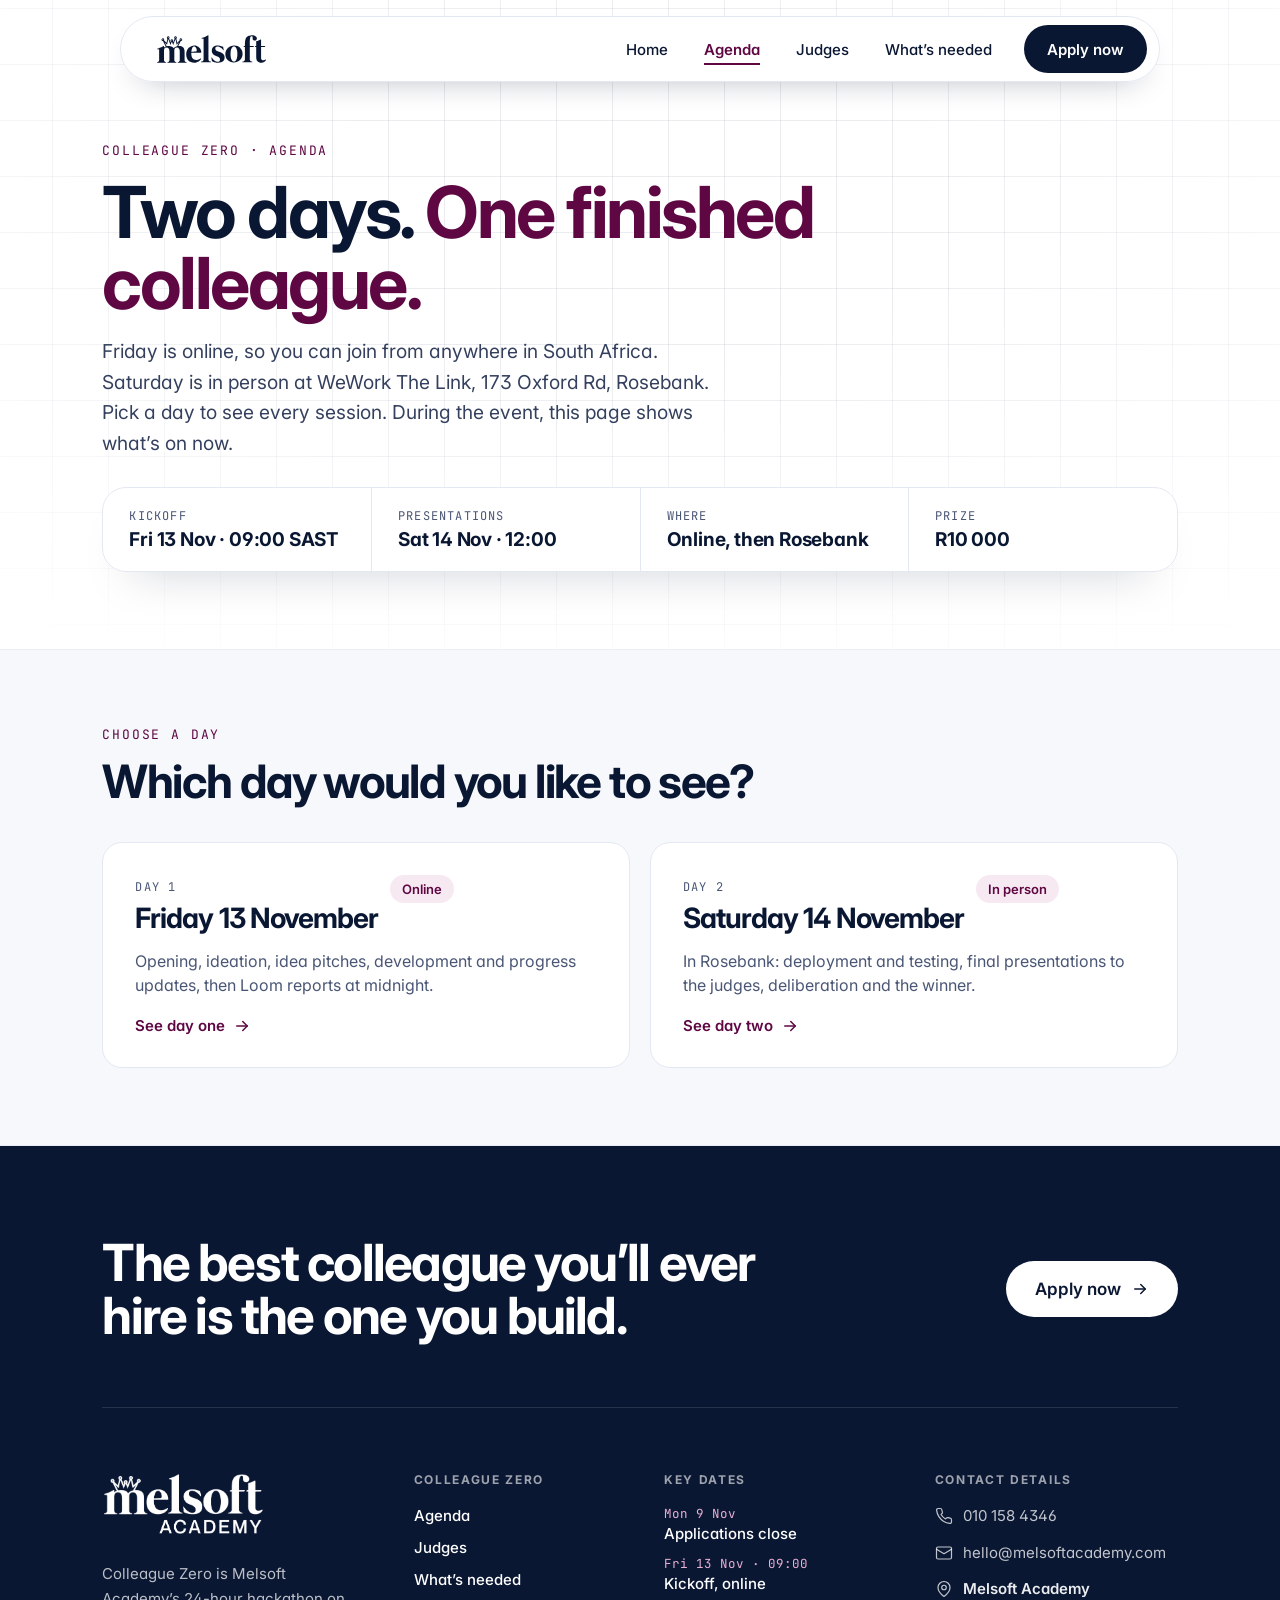
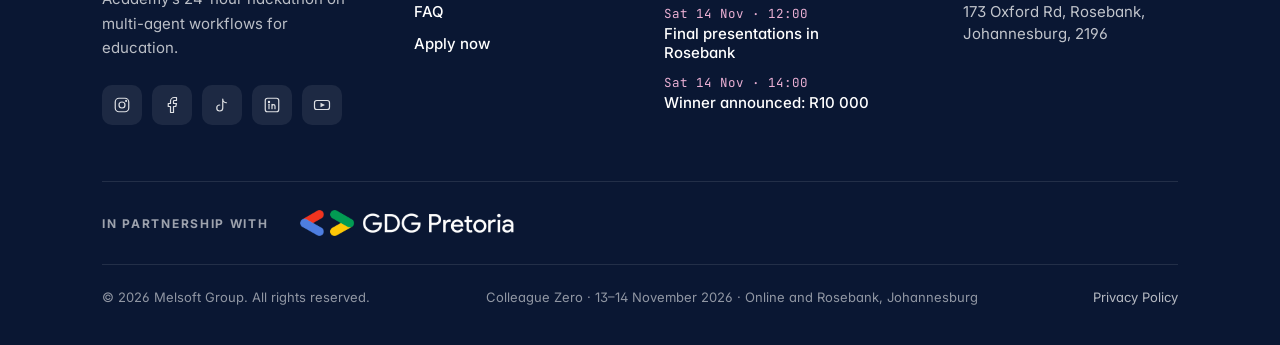
==== commit 0a7527f7: "Add GDG Pretoria as partner, the final agenda and Saturday in Rosebank - GDG Pretoria logo under the" ====
--- a/agenda.html
+++ b/agenda.html
@@ -4,18 +4,18 @@
 <meta charset="utf-8">
 <meta name="viewport" content="width=device-width, initial-scale=1, viewport-fit=cover">
 <title>Agenda · Colleague Zero</title>
-<meta name="description" content="The two-day agenda for Colleague Zero, Melsoft Academy's 24-hour online hackathon on multi-agent workflows, 13–14 November 2026.">
+<meta name="description" content="The two-day agenda for Colleague Zero, Melsoft Academy's 24-hour hackathon on multi-agent workflows, 13–14 November 2026.">
 <link rel="canonical" href="https://hackathon-26.melsoft.org/agenda.html">
 <meta property="og:type" content="website">
 <meta property="og:title" content="Agenda · Colleague Zero">
-<meta property="og:description" content="Two days, fully online. Kickoff Friday 13 November at 11:00 SAST.">
+<meta property="og:description" content="Friday online, Saturday in person in Rosebank. Kickoff Friday 13 November at 09:00 SAST.">
 <meta property="og:image" content="https://hackathon-26.melsoft.org/og.png">
 <link rel="icon" type="image/webp" href="Icon-40.webp">
 <link rel="preconnect" href="https://fonts.googleapis.com">
 <link rel="preconnect" href="https://fonts.gstatic.com" crossorigin>
 <link rel="stylesheet" href="https://fonts.googleapis.com/css2?family=Inter:wght@400;500;600;700;800&family=JetBrains+Mono:wght@400;500&display=swap">
-<link rel="stylesheet" href="site.css?v=20261106f">
-<script src="site.js?v=20261106f" defer></script>
+<link rel="stylesheet" href="site.css?v=20261106h">
+<script src="site.js?v=20261106h" defer></script>
 <style>
   /* ── Choose a day ───────────────────────────────────────────────────── */
 
@@ -171,6 +171,7 @@
 </div>
 </header>
 <nav class="cz-tabbar" aria-label="Pages">
+<a href="index.html"><svg width="23" height="23" viewBox="0 0 24 24" fill="none" stroke="currentColor" stroke-width="1.7" stroke-linecap="round" stroke-linejoin="round" aria-hidden="true"><path d="M3.5 10.6 12 4l8.5 6.6"/><path d="M5.6 9v9.4c0 .9.7 1.6 1.6 1.6h9.6c.9 0 1.6-.7 1.6-1.6V9"/><path d="M10 20v-5.2h4V20"/></svg><b>Home</b></a>
 <a href="agenda.html" aria-current="page"><svg width="23" height="23" viewBox="0 0 24 24" fill="none" stroke="currentColor" stroke-width="1.7" stroke-linecap="round" stroke-linejoin="round" aria-hidden="true"><rect x="3" y="5" width="18" height="16" rx="3.2"/><path d="M3 10.2h18M8 3v4M16 3v4"/><path d="M7.4 14h4.2M7.4 17.4h7.2"/></svg><b>Agenda</b></a>
 <a href="judges.html"><svg width="23" height="23" viewBox="0 0 24 24" fill="none" stroke="currentColor" stroke-width="1.7" stroke-linecap="round" stroke-linejoin="round" aria-hidden="true"><circle cx="9.2" cy="8.2" r="3.3"/><path d="M3.4 19.4c0-3.1 2.6-5.2 5.8-5.2s5.8 2.1 5.8 5.2"/><path d="M16.1 5.5a3.3 3.3 0 0 1 0 5.9"/><path d="M17.6 14.7c2 .7 3.3 2.4 3.3 4.7"/></svg><b>Judges</b></a>
 <a href="needed.html"><svg width="23" height="23" viewBox="0 0 24 24" fill="none" stroke="currentColor" stroke-width="1.7" stroke-linecap="round" stroke-linejoin="round" aria-hidden="true"><rect x="4" y="3.8" width="16" height="16.4" rx="3.4"/><path d="m7.6 9.4 1.6 1.6 2.8-3"/><path d="M14 9.6h2.6"/><path d="m7.6 15 1.6 1.6 2.8-3"/><path d="M14 15.2h2.6"/></svg><b>What’s needed</b></a>
@@ -182,11 +183,11 @@
 <div class="cz-wrap">
 <span class="cz-mono eyebrow">Colleague Zero · Agenda</span>
 <h1>Two days. <span>One finished colleague.</span></h1>
-<p class="lede">Both days are fully online, so you can join from anywhere in South Africa. Pick a day to see every session. During the event, this page shows what’s on now.</p>
+<p class="lede">Friday is online, so you can join from anywhere in South Africa. Saturday is in person at WeWork The Link, 173 Oxford Rd, Rosebank. Pick a day to see every session. During the event, this page shows what’s on now.</p>
 <div class="facts">
-<div><i class="cz-mono">Kickoff</i><b>Fri 13 Nov · 11:00 SAST</b></div>
+<div><i class="cz-mono">Kickoff</i><b>Fri 13 Nov · 09:00 SAST</b></div>
 <div><i class="cz-mono">Presentations</i><b>Sat 14 Nov · 12:00</b></div>
-<div><i class="cz-mono">Where</i><b>Online</b></div>
+<div><i class="cz-mono">Where</i><b>Online, then Rosebank</b></div>
 <div><i class="cz-mono">Prize</i><b>R10 000</b></div>
 </div>
 </div>
@@ -203,12 +204,12 @@
 <div class="daypick">
 <button type="button" class="daycard cz-card" data-day="day1">
 <span class="top"><span><span class="cz-mono label">Day 1</span><h3>Friday 13 November</h3></span><span class="pill">Online</span></span>
-<p>Kickoff, idea pitches and working demos, then the overnight build.</p>
+<p>Opening, ideation, idea pitches, development and progress updates, then Loom reports at midnight.</p>
 <span class="go">See day one <svg width="18" height="18" viewBox="0 0 24 24" fill="none" stroke="currentColor" stroke-width="2" stroke-linecap="round" stroke-linejoin="round" aria-hidden="true"><path d="M5 12h14"/><path d="m13 6 6 6-6 6"/></svg></span>
 </button>
 <button type="button" class="daycard cz-card" data-day="day2">
-<span class="top"><span><span class="cz-mono label">Day 2</span><h3>Saturday 14 November</h3></span><span class="pill">Online</span></span>
-<p>Submissions, live presentations to the judges and the winner.</p>
+<span class="top"><span><span class="cz-mono label">Day 2</span><h3>Saturday 14 November</h3></span><span class="pill">In person</span></span>
+<p>In Rosebank: deployment and testing, final presentations to the judges, deliberation and the winner.</p>
 <span class="go">See day two <svg width="18" height="18" viewBox="0 0 24 24" fill="none" stroke="currentColor" stroke-width="2" stroke-linecap="round" stroke-linejoin="round" aria-hidden="true"><path d="M5 12h14"/><path d="m13 6 6 6-6 6"/></svg></span>
 </button>
 </div>
@@ -245,7 +246,7 @@
 <div class="cz-foot-grid">
 <div class="cz-foot-brand">
 <a href="https://www.melsoftacademy.com/" aria-label="Melsoft Academy website" target="_blank" rel="noopener noreferrer" style="display: inline-block"><img src="assets/melsoft-academy-white.webp" alt="Melsoft Academy" width="162" height="64"></a>
-<p>Colleague Zero is Melsoft Academy’s 24-hour online hackathon on multi-agent workflows for education.</p>
+<p>Colleague Zero is Melsoft Academy’s 24-hour hackathon on multi-agent workflows for education.</p>
 <div class="cz-foot-social">
 <a href="https://www.instagram.com/melsofthq/" aria-label="Melsoft Academy on Instagram" target="_blank" rel="noopener noreferrer"><svg width="18" height="18" viewBox="0 0 24 24" fill="none" stroke="currentColor" stroke-width="1.6" stroke-linecap="round" stroke-linejoin="round" aria-hidden="true"><rect x="3" y="3" width="18" height="18" rx="5"></rect><circle cx="12" cy="12" r="4"></circle><circle cx="17.5" cy="6.5" r="0.6" fill="currentColor"></circle></svg></a>
 <a href="https://www.facebook.com/melsoftacademy" aria-label="Melsoft Academy on Facebook" target="_blank" rel="noopener noreferrer"><svg width="18" height="18" viewBox="0 0 24 24" fill="none" stroke="currentColor" stroke-width="1.6" stroke-linecap="round" stroke-linejoin="round" aria-hidden="true"><path d="M18 2h-3a5 5 0 0 0-5 5v3H7v4h3v8h4v-8h3l1-4h-4V7a1 1 0 0 1 1-1h3z"></path></svg></a>
@@ -268,9 +269,9 @@
 <h2 class="cz-foot-h">Key dates</h2>
 <ul class="cz-foot-dates">
 <li><span class="cz-mono when">Mon 9 Nov</span><span class="what">Applications close</span></li>
-<li><span class="cz-mono when">Fri 13 Nov · 11:00</span><span class="what">Kickoff</span></li>
-<li><span class="cz-mono when">Sat 14 Nov · 12:00</span><span class="what">Live online presentations</span></li>
-<li><span class="cz-mono when">Sat 14 Nov · 13:00</span><span class="what">Winner announced: R10 000</span></li>
+<li><span class="cz-mono when">Fri 13 Nov · 09:00</span><span class="what">Kickoff, online</span></li>
+<li><span class="cz-mono when">Sat 14 Nov · 12:00</span><span class="what">Final presentations in Rosebank</span></li>
+<li><span class="cz-mono when">Sat 14 Nov · 14:00</span><span class="what">Winner announced: R10 000</span></li>
 </ul>
 </div>
 <div>
@@ -282,9 +283,13 @@
 </div>
 </div>
 </div>
+<div class="cz-foot-partners">
+<span class="cz-foot-h">In partnership with</span>
+<a href="https://gdg.community.dev/gdg-pretoria/" target="_blank" rel="noopener noreferrer"><img src="assets/gdg-pretoria-white.png" alt="GDG Pretoria" width="214" height="26"></a>
+</div>
 <div class="cz-foot-bottom">
 <span>© 2026 Melsoft Group. All rights reserved.</span>
-<span>Colleague Zero · 13–14 November 2026 · Online</span>
+<span>Colleague Zero · 13–14 November 2026 · Online and Rosebank, Johannesburg</span>
 <a href="https://www.melsoftacademy.com/privacy-policy" target="_blank" rel="noopener noreferrer">Privacy Policy</a>
 </div>
 </div>
@@ -292,31 +297,38 @@
 
 </div>
 
-<script src="judges.js"></script>
+<script src="judges.js?v=20261106h"></script>
 <script>
 (function () {
   "use strict";
 
   // Times are SAST (+02:00) whatever the device clock says. Each day is a run
   // of blocks: a "session" is a band heading, an "item" happens at a time.
-  // An item without an end runs until the next one starts.
+  // An item without an end runs until the next one starts; nextDay puts it
+  // just after midnight (the Loom reports at 00:00).
   var DAYS = [
     {
       id: "day1",
       date: "2026-11-13",
       label: "Day 1",
       long: "Friday 13 November",
-      title: "Kickoff, idea pitches and working demos",
-      focus: "Meet the challenge, choose the education problem your digital colleague will solve, pitch it, and have your agents running by the end of the day.",
+      where: "Online",
+      title: "Ideation, planning and development",
+      focus: "Meet the challenge, choose the education problem your digital colleague will solve, pitch it to the judges, build, show your progress at 20:00 and send your Loom report by midnight.",
       blocks: [
-        { t: "session", n: "Part one", title: "Kickoff", note: "Online. We email your join link before the day." },
-        { t: "item", s: "11:00", title: "Welcome and kickoff", who: "Every team", p: "We open online, introduce the challenge and the agents brief. Then the build begins." },
-        { t: "session", n: "Part two", title: "Pitch, build and demo" },
-        { t: "item", s: "13:00", title: "Presentation one: idea pitches", who: "Every team", p: "Pitch the EdTech problem and the colleague you’ll build." },
-        { t: "item", s: "13:00", e: "17:00", kind: "build", title: "Hacking continues" },
-        { t: "item", s: "17:00", e: "18:00", title: "Presentation two: working demos", who: "Every team", p: "Show your agents running, even if they’re rough." },
-        { t: "session", n: "Part three", title: "Overnight build" },
-        { t: "item", s: "18:00", e: "09:00", kind: "build", title: "Overnight hacking", p: "Build, test and let your agents correct themselves." }
+        { t: "session", n: "Part one", title: "Opening and setup", note: "Online. We email your join link before the day." },
+        { t: "item", s: "09:00", e: "09:30", title: "Opening and welcome", who: "Every team", p: "Housekeeping, introduction of judges, challenge topics, judging criteria and submission process." },
+        { t: "item", s: "09:30", e: "10:00", title: "Team setup and preparation", who: "Every team", p: "Team alignment, role allocation and development environment setup." },
+        { t: "session", n: "Part two", title: "Ideation and idea pitches" },
+        { t: "item", s: "10:00", e: "12:00", kind: "build", title: "Hacking part 1: ideation and planning", p: "Teams select their EdTech problems, plan their autonomous agents and prepare short idea pitches." },
+        { t: "item", s: "12:00", e: "14:00", title: "Presentation 1: idea pitches", who: "Team leads", p: "Team leads present their ideas on behalf of their teams. Judges provide initial feedback." },
+        { t: "session", n: "Part three", title: "Development and progress updates" },
+        { t: "item", s: "14:00", e: "17:00", kind: "build", title: "Hacking part 2: development", p: "Development begins. Mentor check-ins, technical guidance and troubleshooting." },
+        { t: "item", s: "17:00", e: "20:00", kind: "build", title: "Continued development", p: "Teams continue building and refining their solutions." },
+        { t: "item", s: "20:00", e: "21:00", title: "Presentation 2: progress updates", who: "Every team", p: "Teams present their progress, demonstrate completed functionality, highlight challenges and outline their next steps." },
+        { t: "session", n: "Part four", title: "Late build and Loom reports" },
+        { t: "item", s: "21:00", e: "00:00", kind: "build", title: "Continued hacking", p: "Teams continue development, address feedback and work towards their milestones." },
+        { t: "item", s: "00:00", nextDay: true, title: "Midnight submission: Loom progress reports", who: "Every participant", p: "All participants submit Loom recordings reporting on their individual or team progress, work completed and outstanding tasks.", link: { href: "needed.html#submit", text: "What to submit" } }
       ]
     },
     {
@@ -324,13 +336,17 @@
       date: "2026-11-14",
       label: "Day 2",
       long: "Saturday 14 November",
-      title: "Submissions, live presentations and the winner",
-      focus: "Hand in your project, demo your digital colleague live to the judges, and find out who takes home R10 000.",
+      where: "In person",
+      title: "Deployment, testing and final presentations",
+      focus: "Meet in person at WeWork The Link in Rosebank, finish and deploy your project, present your digital colleague to the judges, and find out who takes home R10 000.",
       blocks: [
-        { t: "session", n: "Final day", title: "Submit, present, win", note: "Online. Every team presents live to the judges." },
-        { t: "item", s: "11:00", title: "Submission of projects", who: "Every team", p: "Projects close at 11:00.", link: { href: "needed.html#submit", text: "What to submit" } },
-        { t: "item", s: "12:00", e: "13:00", title: "Live online presentations", who: "Every team", p: "Each team demos its digital colleague live.", judges: true },
-        { t: "item", s: "13:00", e: "13:30", kind: "close", title: "Winner announcement", p: "The winner takes home R10 000." }
+        { t: "session", n: "Final day", title: "Deploy, present, win", note: "In person at WeWork The Link, 173 Oxford Rd, Rosebank, Johannesburg. Bring your laptop and charger." },
+        { t: "item", s: "09:00", e: "09:15", title: "Arrival and check-in", who: "Every participant", p: "Participant check-in and preparation." },
+        { t: "item", s: "09:15", e: "12:00", kind: "build", title: "Deployment and testing", p: "Final development, deployment, testing, debugging and solution refinement." },
+        { t: "item", s: "11:00", title: "Project submission", who: "Every team", p: "Projects close at 11:00.", link: { href: "needed.html#submit", text: "What to submit" } },
+        { t: "item", s: "12:00", e: "13:00", title: "Final presentations", who: "Every team", p: "Teams demonstrate their autonomous agents and present their solutions to the judges.", judges: true },
+        { t: "item", s: "13:00", e: "14:00", title: "Judges’ deliberation", p: "Evaluation of submissions and selection of the winning team." },
+        { t: "item", s: "14:00", kind: "close", title: "Winner announcement and closing", p: "Announcement of winners, recognition of participants and closing remarks. The winner takes home R10 000." }
       ]
     }
   ];
@@ -345,12 +361,12 @@
   DAYS.forEach(function (d) {
     var items = d.blocks.filter(function (b) { return b.t === "item"; });
     items.forEach(function (b, i) {
-      b.start = at(d.date, b.s);
+      b.start = at(d.date, b.s) + (b.nextDay ? 86400000 : 0);
       if (b.e) {
         b.end = at(d.date, b.e);
         if (b.end <= b.start) b.end += 86400000;
       } else {
-        var next = items.slice(i + 1).filter(function (n) { return n.s > b.s; })[0];
+        var next = items.slice(i + 1).filter(function (n) { return !b.nextDay && n.s > b.s; })[0];
         b.end = next ? at(d.date, next.s) : b.start + 1800000;
       }
     });
@@ -372,7 +388,7 @@
     aside.appendChild(el("h2", null, d.title));
     aside.appendChild(el("p", null, d.focus));
     var pills = el("div", "pills");
-    pills.appendChild(el("span", "pill", "Online"));
+    pills.appendChild(el("span", "pill", d.where));
     pills.appendChild(el("span", "pill", "Times in SAST"));
     aside.appendChild(pills);
     layout.appendChild(aside);
@@ -477,7 +493,7 @@
 
   // ── Live state: what's on now, and what's next ───────────────────────
 
-  var KICKOFF = at("2026-11-13", "11:00");
+  var KICKOFF = at("2026-11-13", "09:00");
   var ALL = [];
   DAYS.forEach(function (d) { d.blocks.forEach(function (b) { if (b.t === "item") { b.day = d; ALL.push(b); } }); });
   var END = ALL[ALL.length - 1].end;
@@ -507,7 +523,7 @@
       notice.appendChild(el("span", "chip cz-mono", "Coming up"));
       var s = el("span");
       s.appendChild(el("strong", null, days > 1 ? "Kickoff in " + days + " days." : "Kickoff is tomorrow."));
-      s.appendChild(document.createTextNode(" Friday 13 November at 11:00 SAST."));
+      s.appendChild(document.createTextNode(" Friday 13 November at 09:00 SAST."));
       notice.appendChild(s);
       return;
     }
@@ -518,7 +534,7 @@
       return;
     }
 
-    // The build overlaps the pitches at 13:00, so prefer a timed moment over build time.
+    // Build time overlaps timed moments (Saturday's 11:00 submission), so prefer the timed one.
     var live = ALL.filter(function (b) { return now >= b.start && now < b.end; });
     var on = live.filter(function (b) { return b.kind !== "build"; })[0] || live[0];
     var next = ALL.filter(function (b) { return b.start > now && b.kind !== "build"; })[0];
--- a/site.css
+++ b/site.css
@@ -107,6 +107,11 @@
 .cz-foot-bottom{margin-top:clamp(48px,6vw,72px);padding-top:24px;border-top:1px solid rgba(255,255,255,.1);display:flex;justify-content:space-between;flex-wrap:wrap;gap:12px 24px;color:rgba(255,255,255,.55);font-size:13px}
 .cz-foot-bottom a{color:rgba(255,255,255,.7);text-decoration:none}
 .cz-foot-bottom a:hover{color:#ffffff}
+.cz-foot-partners{margin-top:clamp(40px,5vw,56px);padding-top:28px;border-top:1px solid rgba(255,255,255,.1);display:flex;flex-wrap:wrap;align-items:center;gap:14px 32px}
+.cz-foot-partners .cz-foot-h{font-size:12px;font-weight:700;letter-spacing:.14em;text-transform:uppercase;color:rgba(255,255,255,.6)}
+.cz-foot-partners a{display:block;border-radius:6px}
+.cz-foot-partners img{display:block;height:26px;width:auto}
+.cz-foot-partners + .cz-foot-bottom{margin-top:28px}
 @media (max-width: 1000px){
 .cz-foot-grid{grid-template-columns:1fr 1fr;gap:40px}
 }
@@ -114,7 +119,7 @@
 .cz-foot-grid{grid-template-columns:1fr;gap:36px}
 }
 
-/* ── Judges panel: co-hosts, then the judges, in one framed hairline grid ── */
+/* ── Judges panel: hosts, then the judges, in one framed hairline grid ── */
 /* The same panel on the landing page (each judge links to judges.html) and on judges.html
    (each judge opens a bio). Hairlines are the 1px gaps of each grid showing its background. */
 .cz-judges{padding:0;overflow:hidden}
@@ -165,7 +170,7 @@
 }
 
 /* ── Judges board: a midnight band (landing page, between agenda and teams; judges.html). One hairline
-   grid framed by corner plus-markers: a label column names each group, the co-hosts share the
+   grid framed by corner plus-markers: a label column names each group, the hosts share the
    first row with the plum Saturday card, and the six judges fill two rows of three. Hairlines
    are the 1px gaps showing the grid's background. Portraits sit in viewfinder brackets and,
    on pointer devices, rest in monochrome until hovered. Solid colours only. ── */
@@ -375,6 +380,9 @@
 .cz-track>li{padding:56px 22px 24px;display:flex;flex-direction:column;gap:8px}
 .cz-track>li::before{content:"";position:absolute;top:31px;left:22px;right:-13px;height:1px;background:rgba(255,255,255,.28)}
 .cz-track>li:last-child::before{right:22px}
+/* A track that wraps onto rows of --n: each row's line stops at its last item. */
+.cz-track-rows{row-gap:12px}
+.cz-track-rows>li:nth-child(4n)::before{right:22px}
 .cz-track>li::after{content:"";position:absolute;top:27px;left:22px;width:9px;height:9px;border-radius:50%;background:#e48cc4;box-shadow:0 0 0 4px rgba(228,140,196,.22),0 0 18px rgba(228,140,196,.9)}
 @media (max-width: 1000px){
 .cz-track{grid-template-columns:1fr}
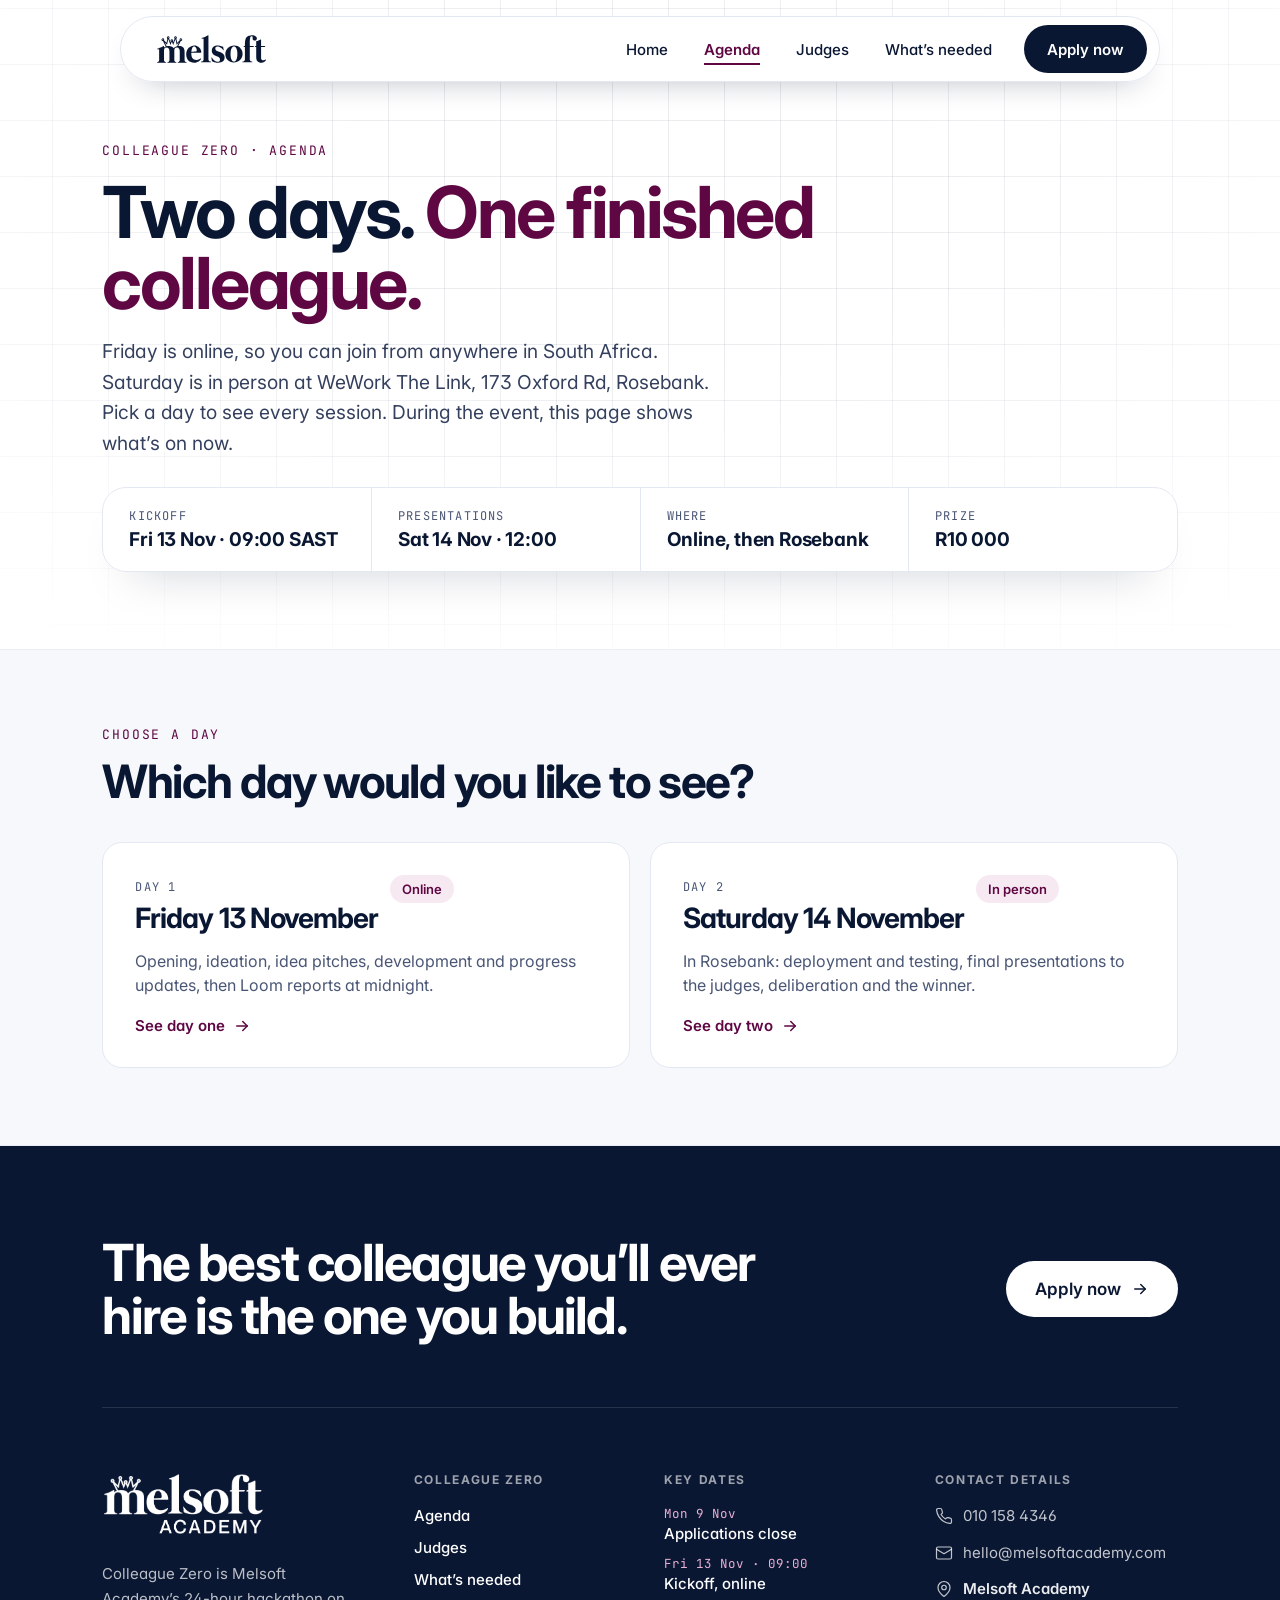
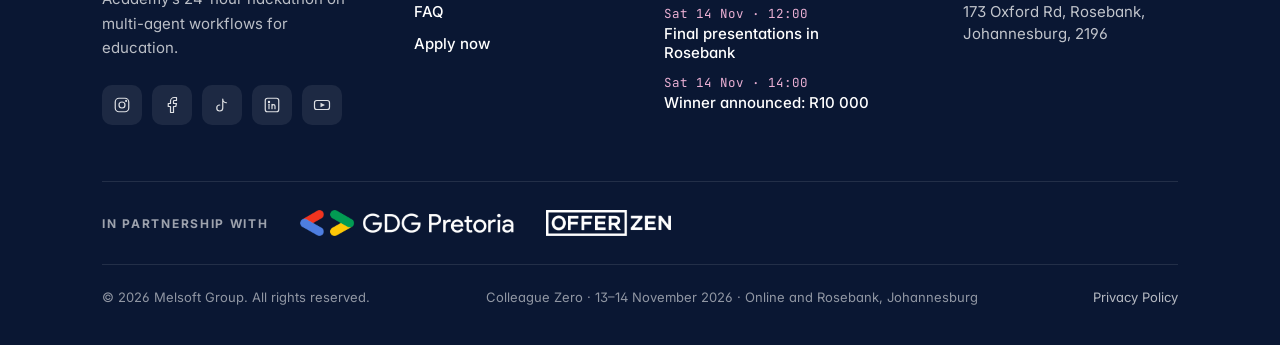
==== commit 646d2543: "Add OfferZen as a partner next to GDG Pretoria The logo sits beside GDG Pretoria's in the homepage h" ====
--- a/agenda.html
+++ b/agenda.html
@@ -14,7 +14,7 @@
 <link rel="preconnect" href="https://fonts.googleapis.com">
 <link rel="preconnect" href="https://fonts.gstatic.com" crossorigin>
 <link rel="stylesheet" href="https://fonts.googleapis.com/css2?family=Inter:wght@400;500;600;700;800&family=JetBrains+Mono:wght@400;500&display=swap">
-<link rel="stylesheet" href="site.css?v=20261106h">
+<link rel="stylesheet" href="site.css?v=20261107a">
 <script src="site.js?v=20261106h" defer></script>
 <style>
   /* ── Choose a day ───────────────────────────────────────────────────── */
@@ -286,6 +286,7 @@
 <div class="cz-foot-partners">
 <span class="cz-foot-h">In partnership with</span>
 <a href="https://gdg.community.dev/gdg-pretoria/" target="_blank" rel="noopener noreferrer"><img src="assets/gdg-pretoria-white.png" alt="GDG Pretoria" width="214" height="26"></a>
+<a href="https://www.offerzen.com/" target="_blank" rel="noopener noreferrer"><img src="assets/offerzen-white.png" alt="OfferZen" width="126" height="26"></a>
 </div>
 <div class="cz-foot-bottom">
 <span>© 2026 Melsoft Group. All rights reserved.</span>
@@ -297,7 +298,7 @@
 
 </div>
 
-<script src="judges.js?v=20261106h"></script>
+<script src="judges.js?v=20261108a"></script>
 <script>
 (function () {
   "use strict";
--- a/site.css
+++ b/site.css
@@ -171,7 +171,7 @@
 
 /* ── Judges board: a midnight band (landing page, between agenda and teams; judges.html). One hairline
    grid framed by corner plus-markers: a label column names each group, the hosts share the
-   first row with the plum Saturday card, and the six judges fill two rows of three. Hairlines
+   first row with the plum Saturday card, and the nine judges fill three rows of three. Hairlines
    are the 1px gaps showing the grid's background. Portraits sit in viewfinder brackets and,
    on pointer devices, rest in monochrome until hovered. Solid colours only. ── */
 .cz-jsec{background:#070f24;color:#ffffff}
@@ -200,7 +200,7 @@
 .cz-jb-label .cz-jb-count{color:transparent;-webkit-text-stroke:1px rgba(255,255,255,.6)}
 }
 .cz-jb-note{font-size:14px;line-height:1.5;color:#8d98b3}
-.cz-jb-judges{grid-row:span 2}
+.cz-jb-judges{grid-row:span 3}
 .cz-jb-host,.cz-jb-judge{display:flex;flex-direction:column;padding:28px 28px 30px;color:#ffffff}
 .cz-jb-ph{position:relative;flex:none;align-self:flex-start;display:block;padding:6px}
 .cz-jb-ph::before,.cz-jb-ph::after{content:"";position:absolute;width:12px;height:12px;border:0 solid #f2b8da;transition:transform .35s ease}
@@ -262,7 +262,7 @@
 .cz-jb-go{position:static;flex:none;width:32px;height:32px}
 }
 button.cz-jb-judge{appearance:none;width:100%;margin:0;border:0;font:inherit;text-align:left;cursor:pointer}
-.cz-jb-ph .cz-jav{display:flex;align-items:center;justify-content:center;width:84px;height:84px;border-radius:10px;background:#13234a;color:#ffffff;font-size:28px;font-weight:800;letter-spacing:-.02em}
+.cz-jb-ph .cz-jav{display:flex;align-items:center;justify-content:center;width:84px;height:84px;border-radius:10px;border:0;box-shadow:none;background:#13234a;color:#ffffff;font-size:28px;font-weight:800;letter-spacing:-.02em}
 .cz-jsec .sec-head .eyebrow{color:#f2b8da}
 .cz-jsec .sec-head h2{color:#ffffff}
 .cz-jsec .sec-head p{color:#aab4cc}
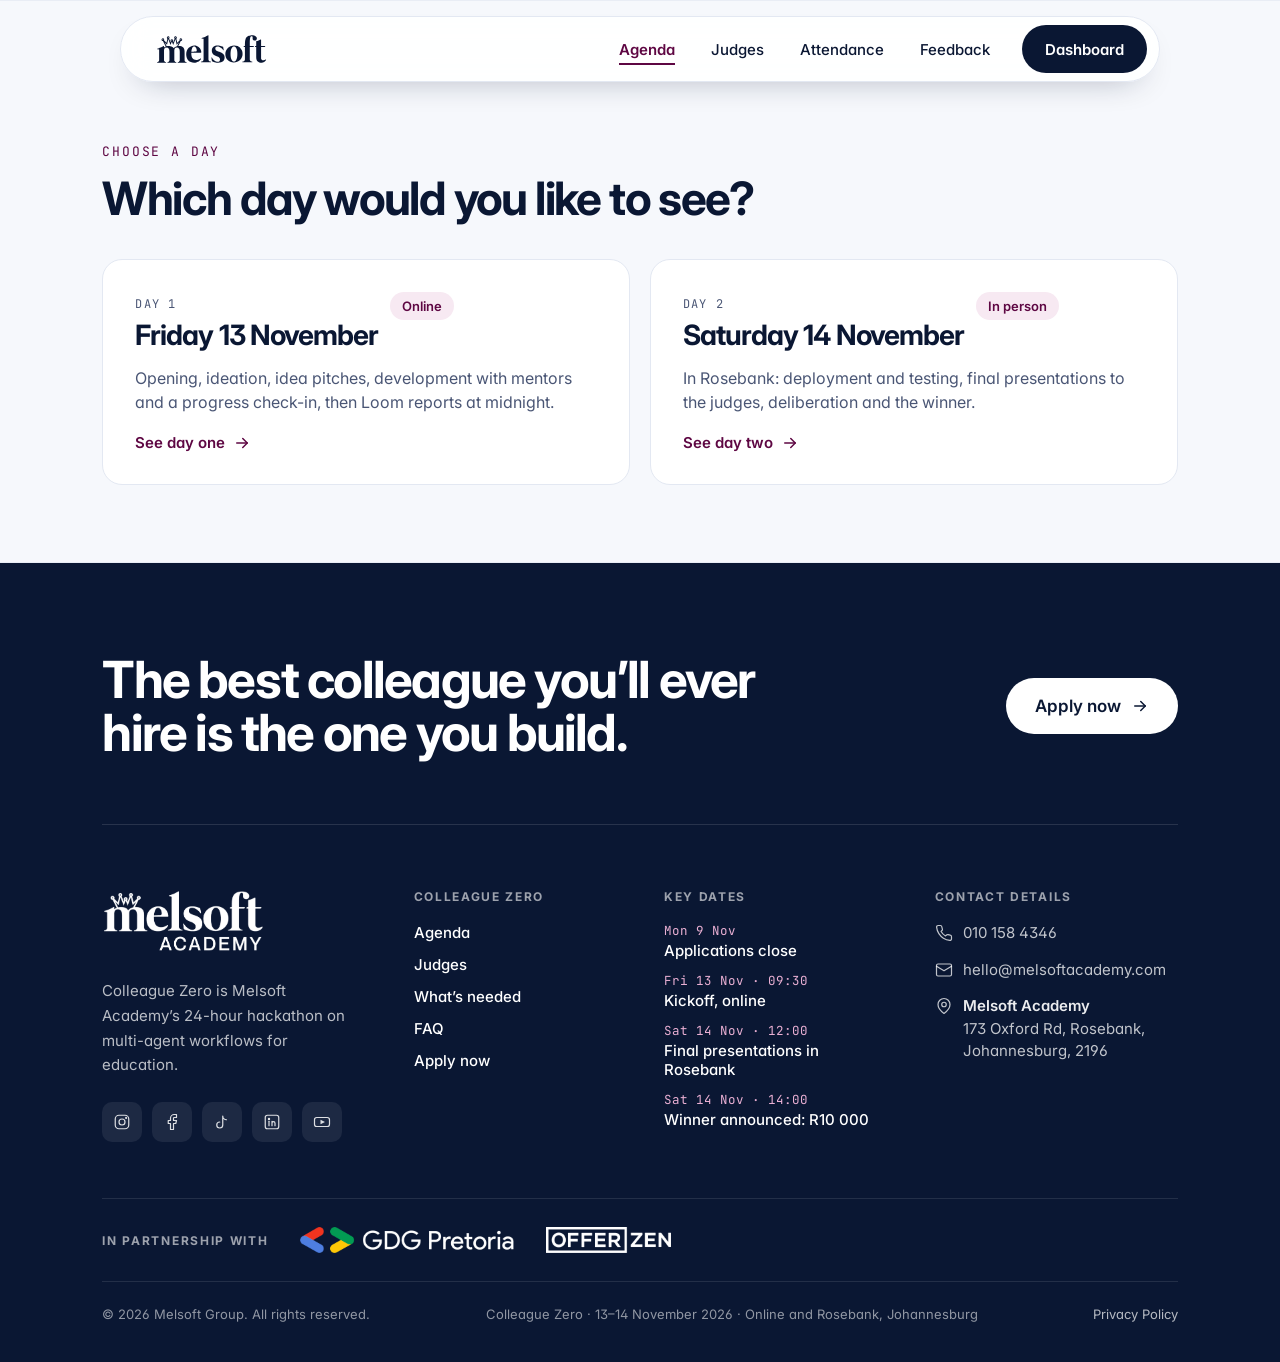
==== commit 4dd28480: "Add feedback form page with structured layout and submission handling" ====
--- a/agenda.html
+++ b/agenda.html
@@ -8,13 +8,13 @@
 <link rel="canonical" href="https://hackathon-26.melsoft.org/agenda.html">
 <meta property="og:type" content="website">
 <meta property="og:title" content="Agenda · Colleague Zero">
-<meta property="og:description" content="Friday online, Saturday in person in Rosebank. Kickoff Friday 13 November at 09:00 SAST.">
+<meta property="og:description" content="Friday online, Saturday in person in Rosebank. Kickoff Friday 13 November at 09:30 SAST.">
 <meta property="og:image" content="https://hackathon-26.melsoft.org/og.png">
 <link rel="icon" type="image/webp" href="Icon-40.webp">
 <link rel="preconnect" href="https://fonts.googleapis.com">
 <link rel="preconnect" href="https://fonts.gstatic.com" crossorigin>
 <link rel="stylesheet" href="https://fonts.googleapis.com/css2?family=Inter:wght@400;500;600;700;800&family=JetBrains+Mono:wght@400;500&display=swap">
-<link rel="stylesheet" href="site.css?v=20261107a">
+<link rel="stylesheet" href="site.css?v=20261112g">
 <script src="site.js?v=20261106h" defer></script>
 <style>
   /* ── Choose a day ───────────────────────────────────────────────────── */
@@ -44,7 +44,7 @@
   .chosen-label { display: block; font-size: 12px; letter-spacing: .12em; text-transform: uppercase; color: #eab0d4; }
   .chosen-date { display: block; margin-top: 3px; font-size: 18px; font-weight: 700; letter-spacing: -.02em; }
 
-  .swap { cursor: pointer; min-height: 44px; padding: 0 18px; font-size: 15px; }
+  .swap { flex: none; white-space: nowrap; cursor: pointer; min-height: 44px; padding: 0 18px; font-size: 15px; }
   .swap svg { flex: none; }
 
   .notice {
@@ -153,6 +153,7 @@
 
 <header class="cz-mhead">
 <a class="cz-mhead-logo" href="index.html" aria-label="Melsoft Academy, Colleague Zero home"><img src="assets/melsoft-academy-navy.webp" alt="Melsoft Academy" width="102" height="40"></a>
+<a class="cz-btn cz-btn-primary" href="https://colleague-zero.melsoft.org/" style="min-height: 40px; padding: 0 18px; font-size: 14px">Dashboard</a>
 </header>
 <header class="cz-nav" style="position: fixed; top: 16px; left: 0; right: 0; z-index: 100; pointer-events: none">
 <div class="cz-wrap">
@@ -161,40 +162,27 @@
 <img src="assets/melsoft-logo.svg" alt="Melsoft Academy" style="display: block; height: 32px; width: auto">
 </a>
 <nav aria-label="Main" style="display: flex; align-items: center; gap: 28px; flex-wrap: wrap">
-<a class="cz-link cz-hide-sm" href="index.html">Home</a>
 <a class="cz-link cz-hide-sm" href="agenda.html" aria-current="page">Agenda</a>
 <a class="cz-link cz-hide-sm" href="judges.html">Judges</a>
-<a class="cz-link cz-hide-sm" href="needed.html">What’s needed</a>
-<a class="cz-btn cz-btn-primary" href="index.html#apply" style="min-height: 48px; padding: 0 22px; font-size: 15px">Apply now</a>
+<a class="cz-link cz-hide-sm" href="attend.html">Attendance</a>
+<a class="cz-link cz-hide-sm" href="feedback.html">Feedback</a>
+<a class="cz-btn cz-btn-primary" href="https://colleague-zero.melsoft.org/" style="min-height: 48px; padding: 0 22px; font-size: 15px">Dashboard</a>
 </nav>
 </div>
 </div>
 </header>
 <nav class="cz-tabbar" aria-label="Pages">
-<a href="index.html"><svg width="23" height="23" viewBox="0 0 24 24" fill="none" stroke="currentColor" stroke-width="1.7" stroke-linecap="round" stroke-linejoin="round" aria-hidden="true"><path d="M3.5 10.6 12 4l8.5 6.6"/><path d="M5.6 9v9.4c0 .9.7 1.6 1.6 1.6h9.6c.9 0 1.6-.7 1.6-1.6V9"/><path d="M10 20v-5.2h4V20"/></svg><b>Home</b></a>
 <a href="agenda.html" aria-current="page"><svg width="23" height="23" viewBox="0 0 24 24" fill="none" stroke="currentColor" stroke-width="1.7" stroke-linecap="round" stroke-linejoin="round" aria-hidden="true"><rect x="3" y="5" width="18" height="16" rx="3.2"/><path d="M3 10.2h18M8 3v4M16 3v4"/><path d="M7.4 14h4.2M7.4 17.4h7.2"/></svg><b>Agenda</b></a>
 <a href="judges.html"><svg width="23" height="23" viewBox="0 0 24 24" fill="none" stroke="currentColor" stroke-width="1.7" stroke-linecap="round" stroke-linejoin="round" aria-hidden="true"><circle cx="9.2" cy="8.2" r="3.3"/><path d="M3.4 19.4c0-3.1 2.6-5.2 5.8-5.2s5.8 2.1 5.8 5.2"/><path d="M16.1 5.5a3.3 3.3 0 0 1 0 5.9"/><path d="M17.6 14.7c2 .7 3.3 2.4 3.3 4.7"/></svg><b>Judges</b></a>
-<a href="needed.html"><svg width="23" height="23" viewBox="0 0 24 24" fill="none" stroke="currentColor" stroke-width="1.7" stroke-linecap="round" stroke-linejoin="round" aria-hidden="true"><rect x="4" y="3.8" width="16" height="16.4" rx="3.4"/><path d="m7.6 9.4 1.6 1.6 2.8-3"/><path d="M14 9.6h2.6"/><path d="m7.6 15 1.6 1.6 2.8-3"/><path d="M14 15.2h2.6"/></svg><b>What’s needed</b></a>
+<a href="attend.html"><svg width="23" height="23" viewBox="0 0 24 24" fill="none" stroke="currentColor" stroke-width="1.7" stroke-linecap="round" stroke-linejoin="round" aria-hidden="true"><path d="M4 8.2V6.4A2.4 2.4 0 0 1 6.4 4h1.8"/><path d="M15.8 4h1.8A2.4 2.4 0 0 1 20 6.4v1.8"/><path d="M20 15.8v1.8a2.4 2.4 0 0 1-2.4 2.4h-1.8"/><path d="M8.2 20H6.4A2.4 2.4 0 0 1 4 17.6v-1.8"/><path d="m8.4 12.2 2.4 2.4 4.8-5"/></svg><b>Attendance</b></a>
+<a href="feedback.html"><svg width="23" height="23" viewBox="0 0 24 24" fill="none" stroke="currentColor" stroke-width="1.7" stroke-linecap="round" stroke-linejoin="round" aria-hidden="true"><path d="M20 15.2a2.4 2.4 0 0 1-2.4 2.4H9l-4.6 3.6V6.4A2.4 2.4 0 0 1 6.8 4h10.8A2.4 2.4 0 0 1 20 6.4z"/><path d="m12.2 7.6.95 1.95 2.15.3-1.55 1.5.37 2.13-1.92-1-1.92 1 .37-2.13-1.55-1.5 2.15-.3z"/></svg><b>Feedback</b></a>
 </nav>
 
 <div class="page">
 
-<section class="page-head cz-grid-bg">
+<section class="band-section page-top" id="days">
 <div class="cz-wrap">
-<span class="cz-mono eyebrow">Colleague Zero · Agenda</span>
-<h1>Two days. <span>One finished colleague.</span></h1>
-<p class="lede">Friday is online, so you can join from anywhere in South Africa. Saturday is in person at WeWork The Link, 173 Oxford Rd, Rosebank. Pick a day to see every session. During the event, this page shows what’s on now.</p>
-<div class="facts">
-<div><i class="cz-mono">Kickoff</i><b>Fri 13 Nov · 09:00 SAST</b></div>
-<div><i class="cz-mono">Presentations</i><b>Sat 14 Nov · 12:00</b></div>
-<div><i class="cz-mono">Where</i><b>Online, then Rosebank</b></div>
-<div><i class="cz-mono">Prize</i><b>R10 000</b></div>
-</div>
-</div>
-</section>
-
-<section class="band-section" id="days">
-<div class="cz-wrap">
+<h1 class="sr-only">Agenda</h1>
 
 <div id="dayPanel">
 <div class="sec-head">
@@ -204,7 +192,7 @@
 <div class="daypick">
 <button type="button" class="daycard cz-card" data-day="day1">
 <span class="top"><span><span class="cz-mono label">Day 1</span><h3>Friday 13 November</h3></span><span class="pill">Online</span></span>
-<p>Opening, ideation, idea pitches, development and progress updates, then Loom reports at midnight.</p>
+<p>Opening, ideation, idea pitches, development with mentors and a progress check-in, then Loom reports at midnight.</p>
 <span class="go">See day one <svg width="18" height="18" viewBox="0 0 24 24" fill="none" stroke="currentColor" stroke-width="2" stroke-linecap="round" stroke-linejoin="round" aria-hidden="true"><path d="M5 12h14"/><path d="m13 6 6 6-6 6"/></svg></span>
 </button>
 <button type="button" class="daycard cz-card" data-day="day2">
@@ -269,7 +257,7 @@
 <h2 class="cz-foot-h">Key dates</h2>
 <ul class="cz-foot-dates">
 <li><span class="cz-mono when">Mon 9 Nov</span><span class="what">Applications close</span></li>
-<li><span class="cz-mono when">Fri 13 Nov · 09:00</span><span class="what">Kickoff, online</span></li>
+<li><span class="cz-mono when">Fri 13 Nov · 09:30</span><span class="what">Kickoff, online</span></li>
 <li><span class="cz-mono when">Sat 14 Nov · 12:00</span><span class="what">Final presentations in Rosebank</span></li>
 <li><span class="cz-mono when">Sat 14 Nov · 14:00</span><span class="what">Winner announced: R10 000</span></li>
 </ul>
@@ -315,20 +303,20 @@
       long: "Friday 13 November",
       where: "Online",
       title: "Ideation, planning and development",
-      focus: "Meet the challenge, choose the education problem your digital colleague will solve, pitch it to the judges, build, show your progress at 20:00 and send your Loom report by midnight.",
+      focus: "Meet the challenge, choose the education problem your digital colleague will solve, pitch your idea, build with mentors on hand, complete the progress check-in survey at 20:30 and send your Loom report by midnight.",
       blocks: [
         { t: "session", n: "Part one", title: "Opening and setup", note: "Online. We email your join link before the day." },
-        { t: "item", s: "09:00", e: "09:30", title: "Opening and welcome", who: "Every team", p: "Housekeeping, introduction of judges, challenge topics, judging criteria and submission process." },
-        { t: "item", s: "09:30", e: "10:00", title: "Team setup and preparation", who: "Every team", p: "Team alignment, role allocation and development environment setup." },
+        { t: "item", s: "09:30", e: "10:00", title: "Opening and welcome", who: "Every team", p: "Housekeeping, introduction of judges, challenge topics, judging criteria and submission process." },
+        { t: "item", s: "10:00", e: "10:30", title: "Team setup and preparation", who: "Every team", p: "Team alignment, role allocation and development environment setup." },
         { t: "session", n: "Part two", title: "Ideation and idea pitches" },
-        { t: "item", s: "10:00", e: "12:00", kind: "build", title: "Hacking part 1: ideation and planning", p: "Teams select their EdTech problems, plan their autonomous agents and prepare short idea pitches." },
-        { t: "item", s: "12:00", e: "14:00", title: "Presentation 1: idea pitches", who: "Team leads", p: "Team leads present their ideas on behalf of their teams. Judges provide initial feedback." },
-        { t: "session", n: "Part three", title: "Development and progress updates" },
-        { t: "item", s: "14:00", e: "17:00", kind: "build", title: "Hacking part 2: development", p: "Development begins. Mentor check-ins, technical guidance and troubleshooting." },
-        { t: "item", s: "17:00", e: "20:00", kind: "build", title: "Continued development", p: "Teams continue building and refining their solutions." },
-        { t: "item", s: "20:00", e: "21:00", title: "Presentation 2: progress updates", who: "Every team", p: "Teams present their progress, demonstrate completed functionality, highlight challenges and outline their next steps." },
+        { t: "item", s: "10:30", e: "12:30", kind: "build", title: "Hacking part 1: ideation and planning", p: "Teams select their EdTech problems, plan their autonomous agents and prepare short idea pitches." },
+        { t: "item", s: "12:30", e: "14:30", title: "Presentation 1: idea pitches", who: "One person per team", p: "One representative per team pitches the team’s idea live, followed by questions from the host." },
+        { t: "session", n: "Part three", title: "Development and mentor sessions", note: "Mentors run sessions alongside development, so you don’t stop building to join one. We’ll remind you before each session." },
+        { t: "item", s: "14:30", e: "17:30", kind: "build", title: "Hacking part 2: development", p: "Development begins, with mentor sessions running alongside: technical guidance, troubleshooting and check-ins." },
+        { t: "item", s: "17:30", e: "20:30", kind: "build", title: "Continued development", p: "Teams continue building and refining their solutions. Additional mentor slots from 18:30 to 20:30, subject to each mentor’s availability." },
+        { t: "item", s: "20:30", e: "21:30", title: "Progress check-in survey", who: "Every team", p: "Each team completes a short check-in survey on progress made, functionality completed, challenges faced and next steps." },
         { t: "session", n: "Part four", title: "Late build and Loom reports" },
-        { t: "item", s: "21:00", e: "00:00", kind: "build", title: "Continued hacking", p: "Teams continue development, address feedback and work towards their milestones." },
+        { t: "item", s: "21:30", e: "00:00", kind: "build", title: "Continued hacking", p: "Teams continue development, address feedback and work towards their milestones." },
         { t: "item", s: "00:00", nextDay: true, title: "Midnight submission: Loom progress reports", who: "Every participant", p: "All participants submit Loom recordings reporting on their individual or team progress, work completed and outstanding tasks.", link: { href: "needed.html#submit", text: "What to submit" } }
       ]
     },
@@ -345,7 +333,7 @@
         { t: "item", s: "09:00", e: "09:15", title: "Arrival and check-in", who: "Every participant", p: "Participant check-in and preparation." },
         { t: "item", s: "09:15", e: "12:00", kind: "build", title: "Deployment and testing", p: "Final development, deployment, testing, debugging and solution refinement." },
         { t: "item", s: "11:00", title: "Project submission", who: "Every team", p: "Projects close at 11:00.", link: { href: "needed.html#submit", text: "What to submit" } },
-        { t: "item", s: "12:00", e: "13:00", title: "Final presentations", who: "Every team", p: "Teams demonstrate their autonomous agents and present their solutions to the judges.", judges: true },
+        { t: "item", s: "12:00", e: "13:00", title: "Presentation 2: final presentations", who: "Every team", p: "Teams demonstrate their autonomous agents and present their solutions to the judges.", judges: true },
         { t: "item", s: "13:00", e: "14:00", title: "Judges’ deliberation", p: "Evaluation of submissions and selection of the winning team." },
         { t: "item", s: "14:00", kind: "close", title: "Winner announcement and closing", p: "Announcement of winners, recognition of participants and closing remarks. The winner takes home R10 000." }
       ]
@@ -494,7 +482,7 @@
 
   // ── Live state: what's on now, and what's next ───────────────────────
 
-  var KICKOFF = at("2026-11-13", "09:00");
+  var KICKOFF = at("2026-11-13", "09:30");
   var ALL = [];
   DAYS.forEach(function (d) { d.blocks.forEach(function (b) { if (b.t === "item") { b.day = d; ALL.push(b); } }); });
   var END = ALL[ALL.length - 1].end;
@@ -524,7 +512,7 @@
       notice.appendChild(el("span", "chip cz-mono", "Coming up"));
       var s = el("span");
       s.appendChild(el("strong", null, days > 1 ? "Kickoff in " + days + " days." : "Kickoff is tomorrow."));
-      s.appendChild(document.createTextNode(" Friday 13 November at 09:00 SAST."));
+      s.appendChild(document.createTextNode(" Friday 13 November at 09:30 SAST."));
       notice.appendChild(s);
       return;
     }
--- a/site.css
+++ b/site.css
@@ -243,7 +243,7 @@
 .cz-jb-label{grid-column:1/-1;flex-direction:row;flex-wrap:wrap;align-items:baseline;gap:4px 14px;padding:16px 24px}
 .cz-jb-label .cz-jb-count{order:3;margin:0 0 0 auto;padding:0;font-size:15px;font-weight:700;letter-spacing:0;color:#ffffff;-webkit-text-stroke:0}
 .cz-jb-judges{grid-row:auto}
-.cz-jb-day{grid-column:1/-1}
+.cz-jb-day{grid-column:1/-1;order:-1}
 }
 @media (max-width: 600px){
 .cz-jb{grid-template-columns:minmax(0,1fr)}
@@ -332,7 +332,25 @@
 .cz-tabbar{left:8px;right:8px;padding:6px;gap:2px}
 .cz-tabbar a{padding-inline:2px}
 }
+@media (max-width: 400px){
+.cz-tabbar b{font-size:10px}
+}
 @media print{.cz-tabbar{display:none}}
+/* Narrow desktops and tablets: tighter navbar so the four links and Dashboard stay on one line. */
+@media (min-width: 761px) and (max-width: 960px){
+.cz-nav .cz-bar{padding-left:22px !important}
+.cz-nav nav{gap:18px !important}
+.cz-nav .cz-bar img{height:28px !important}
+}
+/* Phones: the footer keeps only the partners and the social links. */
+@media (max-width: 760px){
+.cz-foot-cta,.cz-foot-bottom,.cz-foot-grid>div:not(.cz-foot-brand),.cz-foot-brand>a,.cz-foot-brand>p{display:none !important}
+.cz-foot .cz-wrap{display:flex;flex-direction:column;align-items:center;gap:24px;padding-top:36px;text-align:center}
+.cz-foot-partners{order:1;justify-content:center;gap:16px 28px;margin-top:0 !important;padding-top:0 !important;border-top:0 !important}
+.cz-foot-partners .cz-foot-h{flex-basis:100%}
+.cz-foot-grid{order:2;display:block;width:100%;padding-top:24px;border-top:1px solid rgba(255,255,255,.1)}
+.cz-foot-social{justify-content:center;margin-top:0}
+}
 
 /* Phones: the floating navbar gives way to the slim header below and the bottom tab bar. */
 @media (max-width: 760px){
@@ -345,7 +363,7 @@
    floating navbar is hidden at this width and the tab bar carries the page links. */
 .cz-mhead{display:none}
 @media (max-width: 760px){
-.cz-mhead{display:flex;align-items:center;justify-content:center;height:64px;position:sticky;top:0;z-index:95;background:#ffffff;border-bottom:1px solid #e3e8f2}
+.cz-mhead{display:flex;align-items:center;justify-content:space-between;gap:12px;padding:0 16px;height:64px;position:sticky;top:0;z-index:95;background:#ffffff;border-bottom:1px solid #e3e8f2}
 .cz-mhead-logo{display:flex}
 .cz-mhead-logo img{display:block;height:40px;width:auto}
 }
@@ -359,6 +377,13 @@
 @media (max-width: 760px){
 .page-head{padding-top:clamp(28px,7vw,44px)}
 }
+/* Pages without a head (agenda, judges): the first section clears the floating navbar itself. */
+.page>.page-top{padding-top:calc(104px + clamp(16px,3vw,40px))}
+@media (max-width: 760px){
+.page>.page-top{padding-top:clamp(28px,7vw,44px)}
+}
+/* Read by screen readers, not shown. */
+.sr-only{position:absolute;width:1px;height:1px;margin:-1px;padding:0;overflow:hidden;clip:rect(0 0 0 0);white-space:nowrap;border:0}
 /* Dark version (rsvp.html): midnight navy with a faint light grid and dark glass facts,
    matching the judges band. */
 .page-head-dark{background:#070f24}
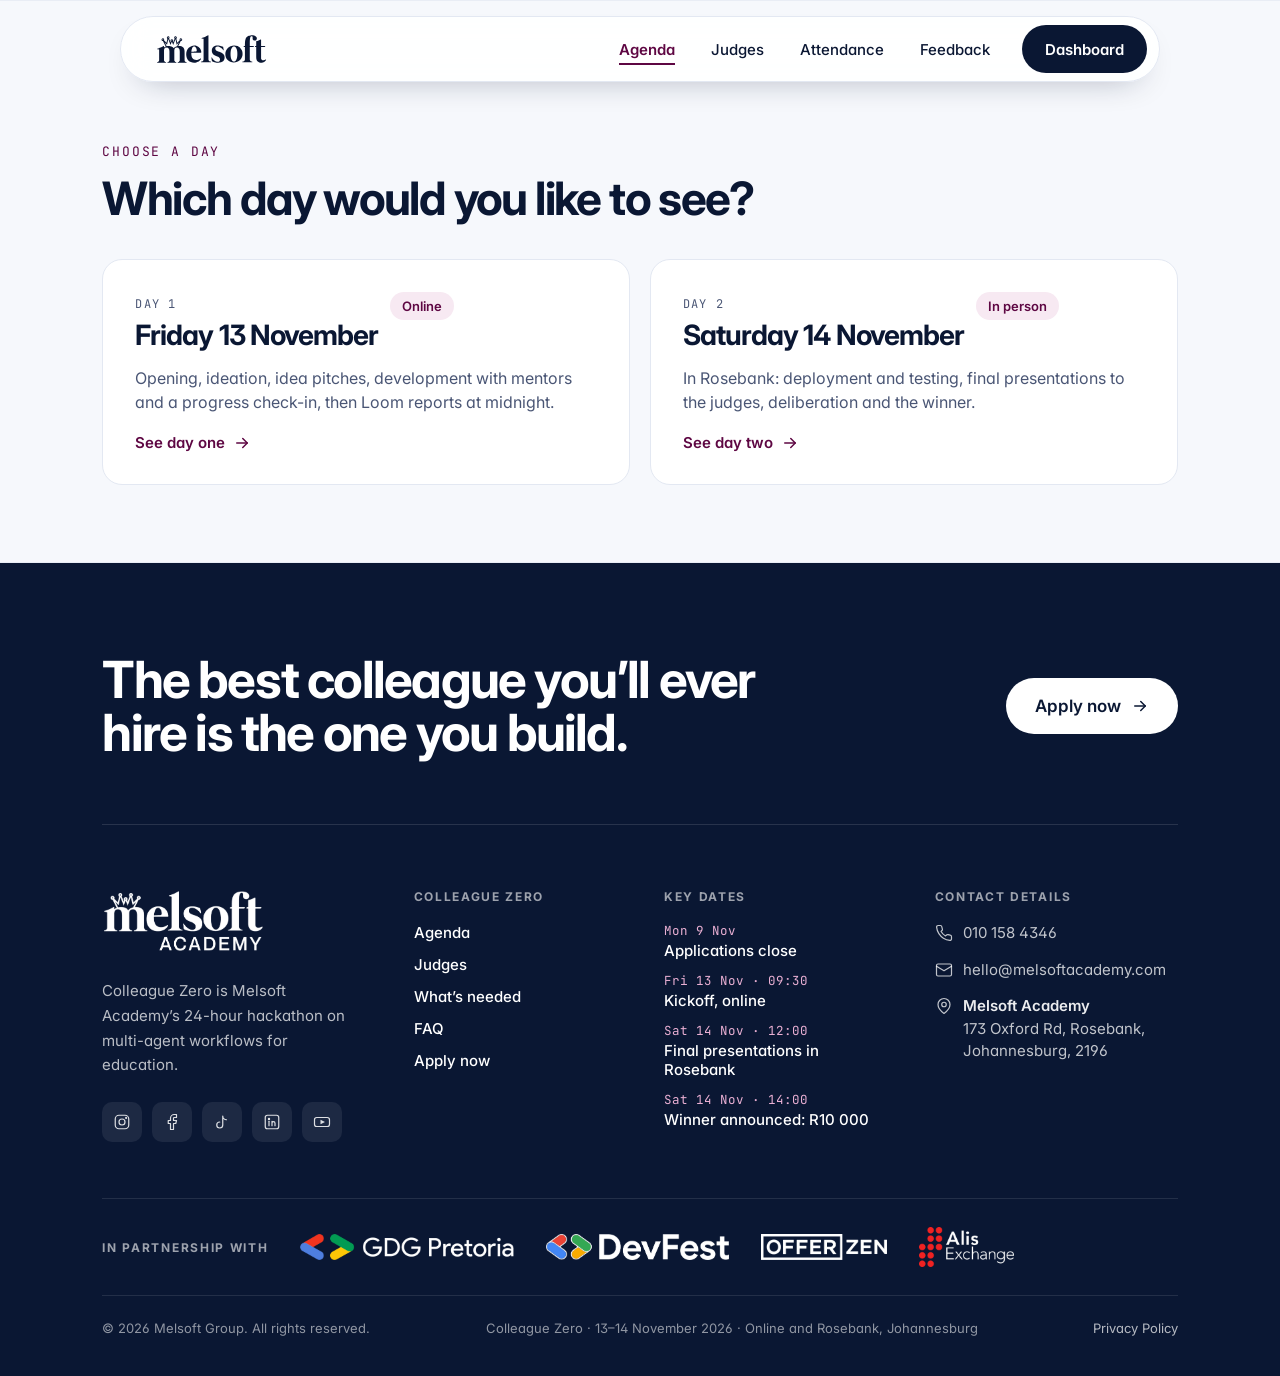
==== commit 19113b4f: "Add DevFest and Alis Exchange as partners Their logos join GDG Pretoria and OfferZen in the homepage" ====
--- a/agenda.html
+++ b/agenda.html
@@ -14,7 +14,7 @@
 <link rel="preconnect" href="https://fonts.googleapis.com">
 <link rel="preconnect" href="https://fonts.gstatic.com" crossorigin>
 <link rel="stylesheet" href="https://fonts.googleapis.com/css2?family=Inter:wght@400;500;600;700;800&family=JetBrains+Mono:wght@400;500&display=swap">
-<link rel="stylesheet" href="site.css?v=20261112g">
+<link rel="stylesheet" href="site.css?v=20261112h">
 <script src="site.js?v=20261106h" defer></script>
 <style>
   /* ── Choose a day ───────────────────────────────────────────────────── */
@@ -274,7 +274,9 @@
 <div class="cz-foot-partners">
 <span class="cz-foot-h">In partnership with</span>
 <a href="https://gdg.community.dev/gdg-pretoria/" target="_blank" rel="noopener noreferrer"><img src="assets/gdg-pretoria-white.png" alt="GDG Pretoria" width="214" height="26"></a>
+<a href="https://developers.google.com/community/devfest" target="_blank" rel="noopener noreferrer"><img src="assets/devfest-white.png" alt="DevFest" width="184" height="26"></a>
 <a href="https://www.offerzen.com/" target="_blank" rel="noopener noreferrer"><img src="assets/offerzen-white.png" alt="OfferZen" width="126" height="26"></a>
+<a href="https://alisx.com/" target="_blank" rel="noopener noreferrer"><img src="assets/alisx-white.png" alt="Alis Exchange" width="95" height="40" class="cz-logo-tall"></a>
 </div>
 <div class="cz-foot-bottom">
 <span>© 2026 Melsoft Group. All rights reserved.</span>
--- a/site.css
+++ b/site.css
@@ -111,6 +111,8 @@
 .cz-foot-partners .cz-foot-h{font-size:12px;font-weight:700;letter-spacing:.14em;text-transform:uppercase;color:rgba(255,255,255,.6)}
 .cz-foot-partners a{display:block;border-radius:6px}
 .cz-foot-partners img{display:block;height:26px;width:auto}
+/* AlisX's logo is two lines, so it is shown taller to stay readable. */
+.cz-foot-partners img.cz-logo-tall{height:40px}
 .cz-foot-partners + .cz-foot-bottom{margin-top:28px}
 @media (max-width: 1000px){
 .cz-foot-grid{grid-template-columns:1fr 1fr;gap:40px}
